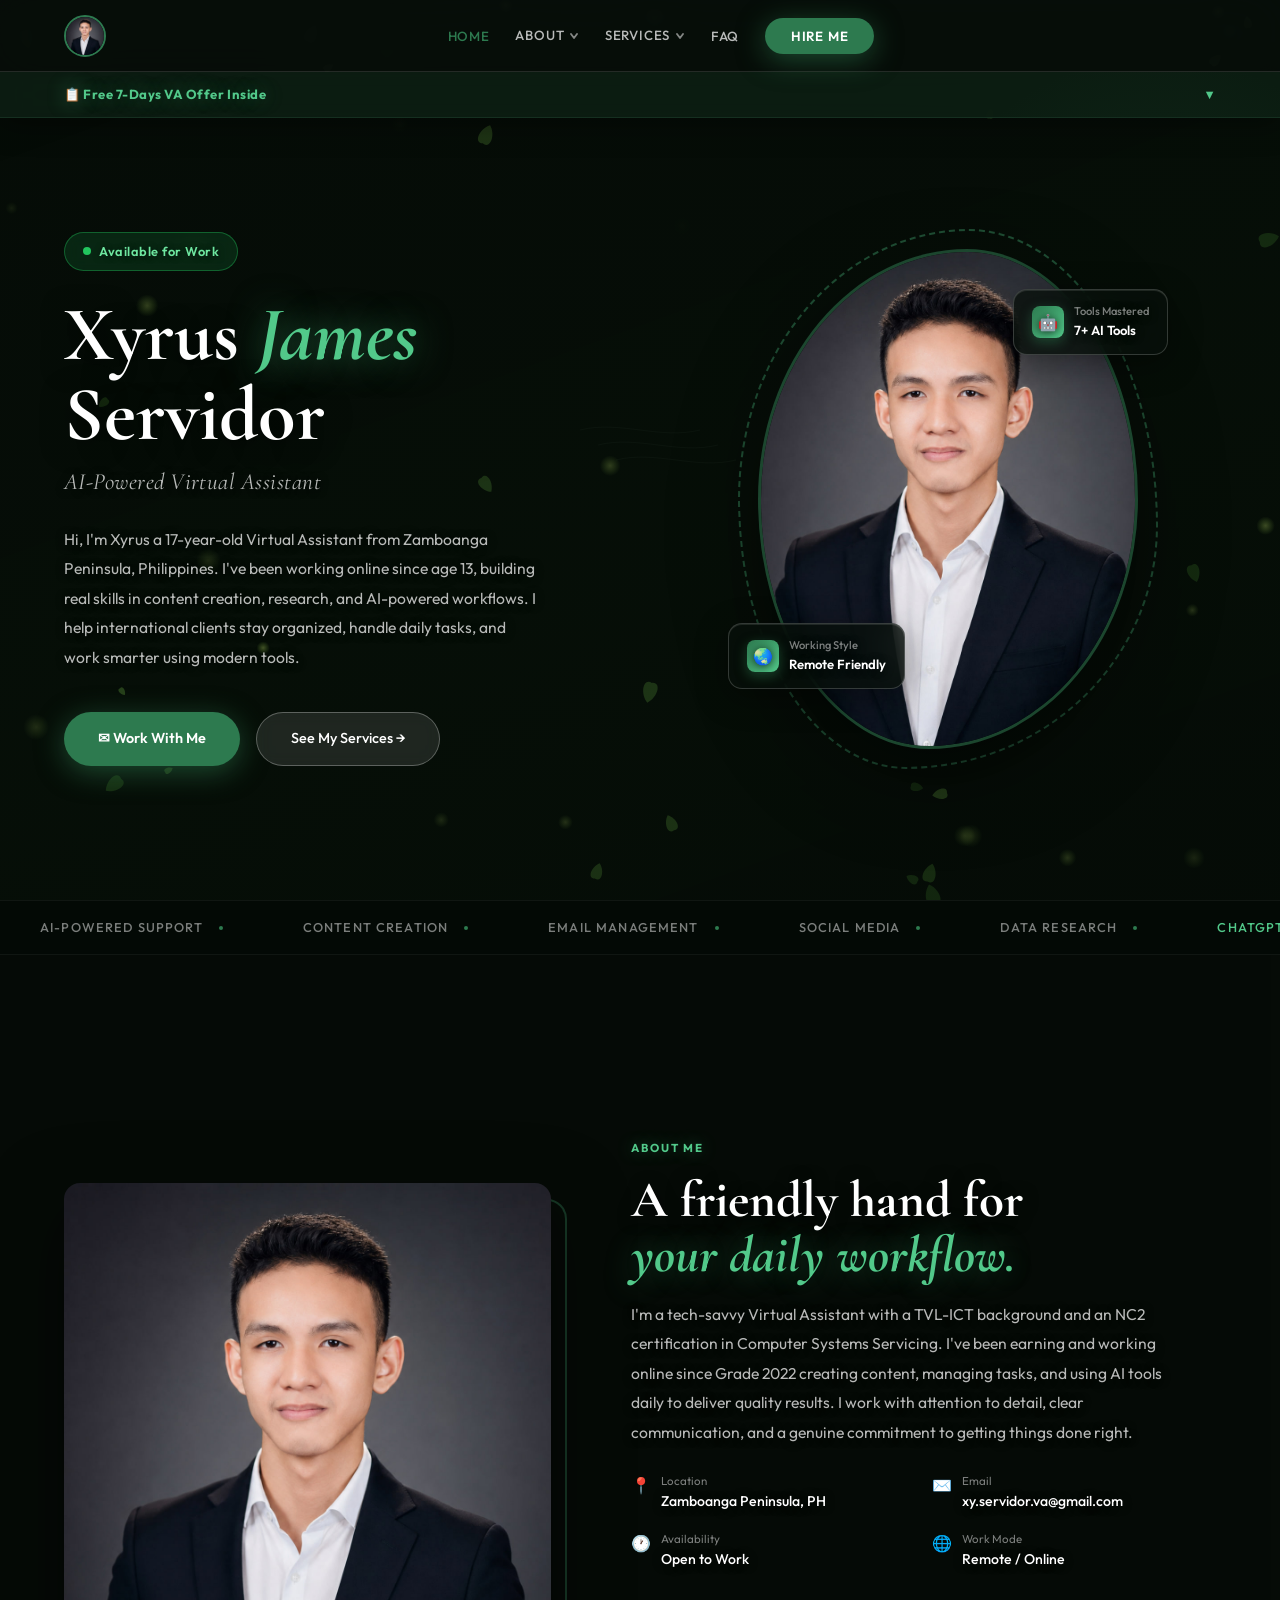
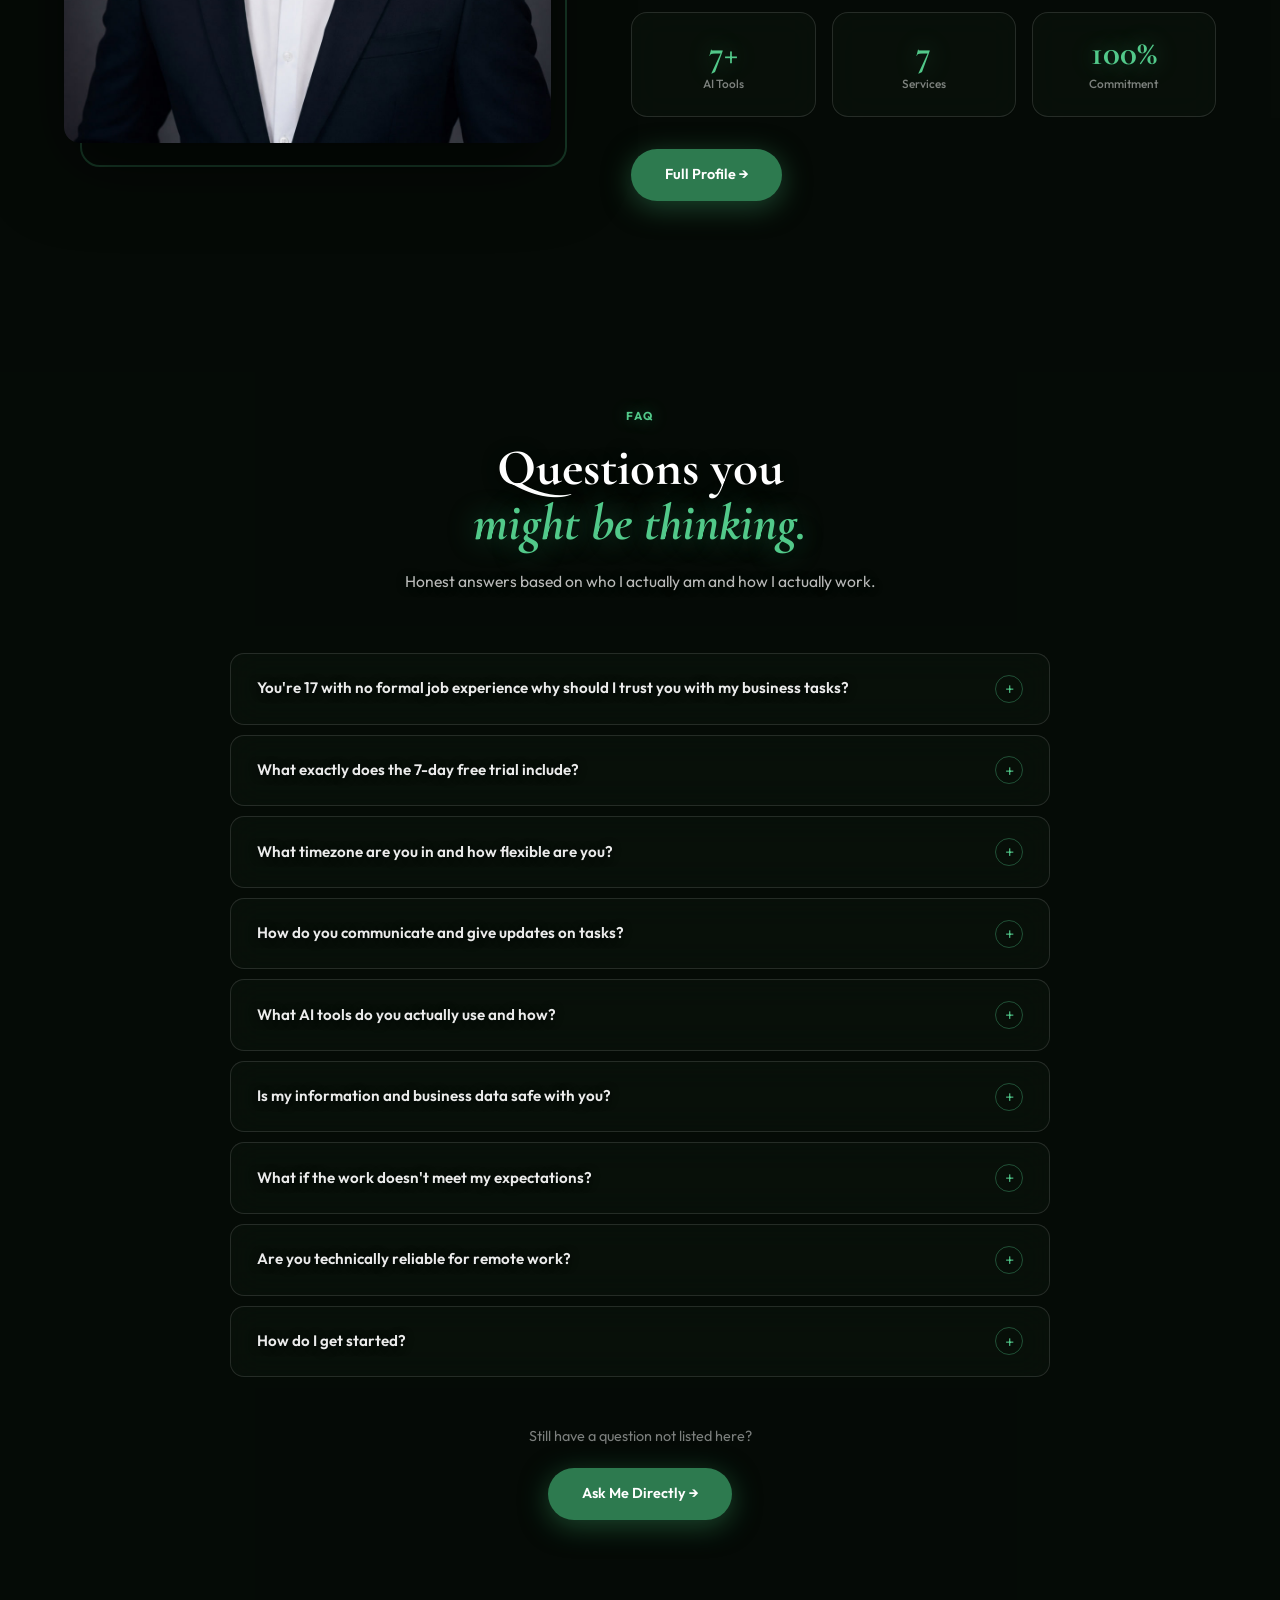
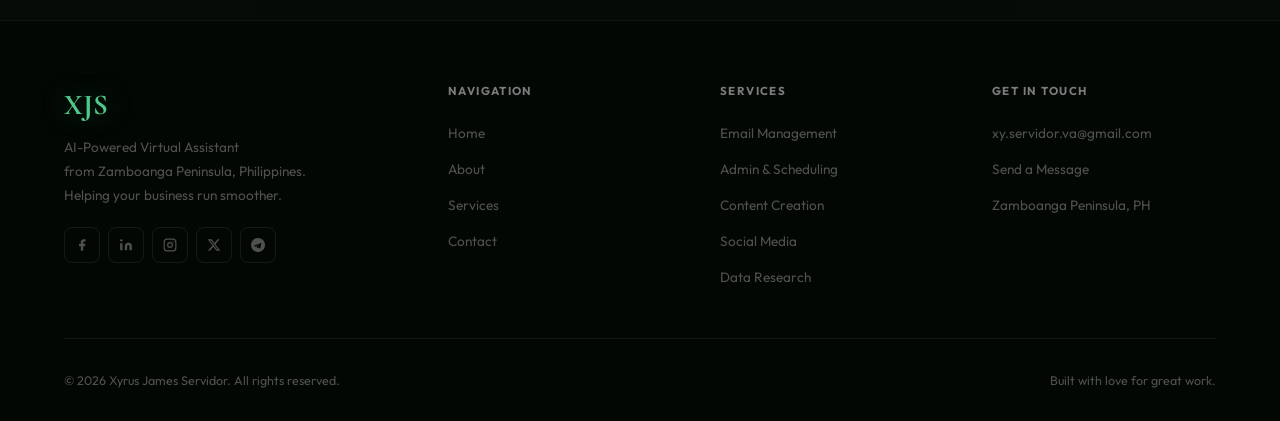
==== Index.html @ 3a862bb8 "Add files via upload" ====
<!DOCTYPE html>
<html lang="en">
<head>
  <meta charset="UTF-8">
  <meta name="viewport" content="width=device-width, initial-scale=1.0">
  <title>Xyrus James Servidor</title>
  <link rel="preconnect" href="https://fonts.googleapis.com">
  <link rel="preconnect" href="https://fonts.gstatic.com" crossorigin>
  <link href="https://fonts.googleapis.com/css2?family=Cormorant+Garamond:ital,wght@0,300;0,400;0,500;0,600;0,700;1,300;1,400;1,600&family=Outfit:wght@300;400;500;600&display=swap" rel="stylesheet">
  <link rel="stylesheet" href="style.css">
</head>
<body>

<canvas id="forest-canvas"></canvas>
<div id="cursor-dot"></div>
<div id="cursor-ring"></div>

<!-- TOAST -->
<div id="toast">✅ Opening Gmail, your message is ready to send!</div>

<!-- BACK TO TOP -->
<button id="back-top" onclick="window.scrollTo({top:0,behavior:'smooth'})">↑</button>

<!-- FLOATING RESUME -->
<a id="resume-float" href="Xyrus_James_Servidor_Resume.pdf" download title="Download My Resume">
  <svg width="16" height="16" viewBox="0 0 24 24" fill="none" stroke="currentColor"
       stroke-width="2.2" stroke-linecap="round" stroke-linejoin="round">
    <path d="M21 15v4a2 2 0 01-2 2H5a2 2 0 01-2-2v-4"/>
    <polyline points="7 10 12 15 17 10"/>
    <line x1="12" y1="15" x2="12" y2="3"/>
  </svg>
  <span class="resume-label">Resume</span>
</a>

<!-- NAV -->
<nav id="nav">
  <!-- Logo -->
  <a href="#hero" class="nav-logo">
    <img src="xyrusprof.jpg" alt="Xyrus">
  </a>

  <ul class="nav-links">
    <li><a href="#hero">Home</a></li>

    <!-- About dropdown -->
    <li class="nav-item-drop">
      <a href="#about" class="nav-drop-toggle">
        About
        <svg class="drop-arrow" width="10" height="10" viewBox="0 0 10 10">
          <polyline points="2,3 5,7 8,3" fill="none" stroke="currentColor" stroke-width="1.8" stroke-linecap="round" stroke-linejoin="round"/>
        </svg>
      </a>
      <div class="nav-dropdown">
        <a href="about.html"      class="drop-item"><span class="drop-icon">👤</span>About Me</a>
        <a href="about.html#background" class="drop-item"><span class="drop-icon">🌱</span>Background</a>
        <a href="about.html#skills"     class="drop-item"><span class="drop-icon">⚡</span>Skills</a>
        <a href="about.html#resume-download"     class="drop-item"><span class="drop-icon">📄</span>Resume</a>
      </div>
    </li>

    <!-- Services dropdown -->
    <li class="nav-item-drop">
      <a href="#services" class="nav-drop-toggle">
        Services
        <svg class="drop-arrow" width="10" height="10" viewBox="0 0 10 10">
          <polyline points="2,3 5,7 8,3" fill="none" stroke="currentColor" stroke-width="1.8" stroke-linecap="round" stroke-linejoin="round"/>
        </svg>
      </a>
      <div class="nav-dropdown">
        <a href="Services.html" class="drop-item"><span class="drop-icon">🗂</span>All Services</a>
        <a href="Services.html#tools"  class="drop-item"><span class="drop-icon">🛠️</span>Tools</a>
         <a href="Services.html#process"  class="drop-item"><span class="drop-icon">🔄</span>My Process</a>
      </div>
    </li>

    <li><a href="#faq">FAQ</a></li>
    <li><a href="Contact.html" class="nav-cta">Hire Me</a></li>
  </ul>

  <button class="hamburger" id="hamburger" aria-label="Menu">
    <span></span><span></span><span></span>
  </button>
</nav>

<div class="mobile-nav" id="mobile-nav">
  <a href="#hero"       onclick="closeMob()">Home</a>
  <div class="mob-group-label">About</div>
  <a href="About.html"      onclick="closeMob()" class="mob-sub">About Me</a>
  <a href="About.html#background" onclick="closeMob()" class="mob-sub">Background</a>
  <a href="About.html#skills"     onclick="closeMob()" class="mob-sub">Skills</a>
  <a href="about.html#resume-download" onclick="closeMob()" class="mob-sub">📄 Resume</a>
  <div class="mob-group-label">Services</div>
  <a href="Services.html"   onclick="closeMob()" class="mob-sub">All Services</a>
  <a href="Services.html#tools"      onclick="closeMob()" class="mob-sub">Tools</a>
  <a href="Services.html#process"    onclick="closeMob()" class="mob-sub">My Process</a>
  <a href="#faq"        onclick="closeMob()">FAQ</a>
  <a href="Contact.html" class="nav-cta-m" onclick="closeMob()">Hire Me</a>
</div>

<!-- AIDA BANNER -->
<div id="aida-banner">
  <div class="aida-toggle-bar" onclick="toggleAida()">
    <span class="aida-toggle-label">📋 Free 7-Days VA Offer Inside</span>
    <span class="aida-toggle-icon" id="aida-icon">▼</span>
  </div>
  <div class="aida-inner" id="aida-content">
    <div class="aida-content-inner">
      <h2 class="aida-headline">
        I Know Your Time Is Limited<br>So Let Me Get Straight To The Point.
      </h2>
      <p class="aida-interest">
        My name is <strong style="color:#fff;">Xyrus James Servidor</strong> a Virtual Assistant
        from the Philippines specializing in AI-powered support, content creation, email management,
        and administrative assistance. I help businesses stay organized, save time, and handle
        daily tasks with focused attention, clear communication, and dependable execution.
      </p>
      <div class="aida-highlight">
        I'm Not Here To Take Your Money.<br>I'm Here To Earn Your Trust First.
      </div>
      <p class="aida-desire">
        To make things risk-free, I offer a
        <strong style="color:var(--accent-light);">7-day trial period</strong>
        3 hours daily, completely free so you can evaluate my work firsthand
        before making any commitment.
      </p>
 
      <p class="aida-desire">
        If you need someone dependable to support your business and help lighten
        your workload, I'm ready to get started.
      </p>
      <div class="aida-action">
        <a href="contact.html" class="btn-primary" onclick="closeAida()">Let's Talk</a>
      </div>
    </div>
  </div>
</div>

<!-- HERO -->
<section id="hero">
  <div class="hero-left reveal">
    <div class="available-pill">Available for Work</div>
    <h1 class="hero-name">Xyrus <em>James</em><br>Servidor</h1>
    <p class="hero-subtitle">AI-Powered Virtual Assistant</p>
    <p class="hero-desc">
      Hi, I'm Xyrus a 17-year-old Virtual Assistant from Zamboanga Peninsula,
      Philippines. I've been working online since age 13, building real skills in
      content creation, research, and AI-powered workflows. I help international
      clients stay organized, handle daily tasks, and work smarter using modern tools.
    </p>
    <div class="hero-btns">
      <a href="contact.html" class="btn-primary">✉ Work With Me</a>
      <a href="services.html" class="btn-secondary">See My Services →</a>
    </div>
  </div>
  <div class="hero-right reveal">
    <div class="photo-frame-wrap">
      <div class="spin-ring"></div>
      <div class="photo-frame">
        <img src="xyrusprof.jpg" alt="Xyrus James Servidor"
             onerror="this.style.background='linear-gradient(135deg,#f0e8dc,#d4c4b0)'">
      </div>
      <div class="float-card">
        <div class="float-card-icon">🤖</div>
        <div>
          <div style="font-size:.7rem;color:var(--text-muted);font-weight:500">Tools Mastered</div>
          <div>7+ AI Tools</div>
        </div>
      </div>
      <div class="float-card">
        <div class="float-card-icon">🌏</div>
        <div>
          <div style="font-size:.7rem;color:var(--text-muted);font-weight:500">Working Style</div>
          <div>Remote Friendly</div>
        </div>
      </div>
    </div>
  </div>
</section>

<!-- MARQUEE -->
<div class="marquee-strip">
  <div class="marquee-track" id="marquee-track">
    <div class="marquee-item">AI-Powered Support<span class="dot"></span></div>
    <div class="marquee-item">Content Creation<span class="dot"></span></div>
    <div class="marquee-item">Email Management<span class="dot"></span></div>
    <div class="marquee-item">Social Media<span class="dot"></span></div>
    <div class="marquee-item">Data Research<span class="dot"></span></div>
    <div class="marquee-item accent"><span class="accent">ChatGPT</span><span class="dot"></span></div>
    <div class="marquee-item accent"><span class="accent">Canva</span><span class="dot"></span></div>
    <div class="marquee-item accent"><span class="accent">Gemini</span><span class="dot"></span></div>
    <div class="marquee-item accent"><span class="accent">Claude</span><span class="dot"></span></div>
    <div class="marquee-item accent"><span class="accent">Perplexity</span><span class="dot"></span></div>
    <div class="marquee-item">Virtual Assistant<span class="dot"></span></div>
    <div class="marquee-item">Zamboanga Peninsula<span class="dot"></span></div>
    <div class="marquee-item">AI-Powered Support<span class="dot"></span></div>
    <div class="marquee-item">Content Creation<span class="dot"></span></div>
    <div class="marquee-item">Email Management<span class="dot"></span></div>
    <div class="marquee-item">Social Media<span class="dot"></span></div>
    <div class="marquee-item">Data Research<span class="dot"></span></div>
    <div class="marquee-item accent"><span class="accent">ChatGPT</span><span class="dot"></span></div>
    <div class="marquee-item accent"><span class="accent">Canva</span><span class="dot"></span></div>
    <div class="marquee-item accent"><span class="accent">Gemini</span><span class="dot"></span></div>
    <div class="marquee-item accent"><span class="accent">Claude</span><span class="dot"></span></div>
    <div class="marquee-item accent"><span class="accent">Perplexity</span><span class="dot"></span></div>
    <div class="marquee-item">Virtual Assistant<span class="dot"></span></div>
    <div class="marquee-item">Zamboanga Peninsula<span class="dot"></span></div>
  </div>
</div>

<!-- ABOUT -->
<section id="about">
  <div class="about-grid">
    <div class="about-photo-card reveal">
      <img src="xyrusprof.jpg" alt="Xyrus James Servidor"
           onerror="this.style.background='linear-gradient(135deg,#f0e8dc,#d4c4b0)'">
    </div>
    <div class="reveal">
      <div class="section-tag">About Me</div>
      <h2 class="section-title">A friendly hand for<br><em>your daily workflow.</em></h2>
      <p class="section-desc" style="margin-bottom:1.5rem">
        I'm a tech-savvy Virtual Assistant with a TVL-ICT background and an NC2
        certification in Computer Systems Servicing. I've been earning and working
        online since Grade 2022 creating content, managing tasks, and using AI tools
        daily to deliver quality results. I work with attention to detail, clear
        communication, and a genuine commitment to getting things done right.
      </p>
      <div class="about-details">
        <div class="detail-item">
          <span class="detail-icon">📍</span>
          <div><span class="detail-label">Location</span><span class="detail-value">Zamboanga Peninsula, PH</span></div>
        </div>
        <div class="detail-item">
          <span class="detail-icon">✉️</span>
          <div><span class="detail-label">Email</span><span class="detail-value">xy.servidor.va@gmail.com</span></div>
        </div>
        <div class="detail-item">
          <span class="detail-icon">🕐</span>
          <div><span class="detail-label">Availability</span><span class="detail-value">Open to Work</span></div>
        </div>
        <div class="detail-item">
          <span class="detail-icon">🌐</span>
          <div><span class="detail-label">Work Mode</span><span class="detail-value">Remote / Online</span></div>
        </div>
      </div>
      <div class="about-stats">
        <div class="stat-card"><div class="stat-num">7+</div><div class="stat-label">AI Tools</div></div>
        <div class="stat-card"><div class="stat-num">7</div><div class="stat-label">Services</div></div>
        <div class="stat-card"><div class="stat-num">100%</div><div class="stat-label">Commitment</div></div>
      </div>
      <div style="margin-top:2rem">
        <a href="about.html" class="btn-primary">Full Profile →</a>
      </div>
    </div>
  </div>
</section>

<!-- FAQ -->
<section id="faq">
  <div style="text-align:center;margin-bottom:3.5rem">
    <div class="section-tag reveal" style="justify-content:center">FAQ</div>
    <h2 class="section-title reveal">Questions you<br><em>might be thinking.</em></h2>
    <p class="section-desc reveal" style="margin:0 auto;text-align:center">
      Honest answers based on who I actually am and how I actually work.
    </p>
  </div>
  <div class="faq-grid">
 
    <div class="faq-item reveal">
      <button class="faq-q" onclick="toggleFaq(this)">
        <span>You're 17 with no formal job experience why should I trust you with my business tasks?</span>
        <span class="faq-icon">+</span>
      </button>
      <div class="faq-a"><p>Fair question. I've been working online since I was 13, earning real money through NFT gaming and completing freelance content and design tasks on DaoLabs in 2022. I built this entire portfolio website from scratch, passed the TESDA NC2 Computer Systems Servicing assessment as the only qualifier out of 27, and led research projects every year from Grade 7 through 12. Age doesn't define capability results do. That's why I offer 7 free trial days so you can judge the work yourself before committing to anything.</p></div>
    </div>
 
    <div class="faq-item reveal">
      <button class="faq-q" onclick="toggleFaq(this)">
        <span>What exactly does the 7-day free trial include?</span>
        <span class="faq-icon">+</span>
      </button>
      <div class="faq-a"><p>3 hours of real work per day for 7 days completely free, no contracts, no payment required. You give me actual tasks from your list and I handle them properly. It's not a demo or a simulation it's real output you can use. My goal is simple: let the work speak before asking for anything in return.</p></div>
    </div>
 
    <div class="faq-item reveal">
      <button class="faq-q" onclick="toggleFaq(this)">
        <span>What timezone are you in and how flexible are you?</span>
        <span class="faq-icon">+</span>
      </button>
      <div class="faq-a"><p>I'm based in the Philippines (PHT, UTC+8) but I'm fully flexible with my schedule. I'm open to working with US, UK, Australian, and other international clients regardless of timezone. I plan my day every night and wake up with a clear schedule so adjusting my hours to overlap with yours is not a problem at all.</p></div>
    </div>
 
    <div class="faq-item reveal">
      <button class="faq-q" onclick="toggleFaq(this)">
        <span>How do you communicate and give updates on tasks?</span>
        <span class="faq-icon">+</span>
      </button>
      <div class="faq-a"><p>Whatever platform works best for you Telegram, Gmail, Slack, Discord, or anything else you prefer. I adapt to your workflow, not the other way around. I give clear task updates so you're never left wondering where things stand, and I always respond within 24 hours maximum usually much faster.</p></div>
    </div>
 
    <div class="faq-item reveal">
      <button class="faq-q" onclick="toggleFaq(this)">
        <span>What AI tools do you actually use and how?</span>
        <span class="faq-icon">+</span>
      </button>
      <div class="faq-a"><p>I use Claude, ChatGPT, Gemini, and Perplexity AI every single day not just occasionally. I use them to research faster, write better content, organize information, and improve the quality of everything I deliver. I've been self-teaching AI workflows since 2024 and I even used ChatGPT to help me build a working QR code attendance system for my research project when I didn't know how to code. I use AI as a tool to work smarter every output still goes through my own judgment before it reaches you.</p></div>
    </div>
 
    <div class="faq-item reveal">
      <button class="faq-q" onclick="toggleFaq(this)">
        <span>Is my information and business data safe with you?</span>
        <span class="faq-icon">+</span>
      </button>
      <div class="faq-a"><p>Absolutely. Everything you share with me stays strictly between us. I treat client information with the same seriousness I'd want for my own. I'm happy to sign a simple NDA if that gives you peace of mind just let me know and I'll arrange it before we start.</p></div>
    </div>
 
    <div class="faq-item reveal">
      <button class="faq-q" onclick="toggleFaq(this)">
        <span>What if the work doesn't meet my expectations?</span>
        <span class="faq-icon">+</span>
      </button>
      <div class="faq-a"><p>Tell me directly and I'll fix it no excuses, no defensiveness. I was a research leader and group leader in my Senior High School year precisely because I know how to take feedback and turn it into better output. Revisions during the free trial period are always included. Your honest feedback is how I improve and that's something I genuinely welcome.</p></div>
    </div>
 
    <div class="faq-item reveal">
      <button class="faq-q" onclick="toggleFaq(this)">
        <span>Are you technically reliable for remote work?</span>
        <span class="faq-icon">+</span>
      </button>
      <div class="faq-a"><p>Yes, I have a stable fiber internet connection with a Globe mobile data hotspot as backup, a UPS unit to keep my desktop running during power interruptions, and a full remote work setup with headset and webcam. I have an NC2 certification in Computer Systems Servicing so I understand my own equipment and can troubleshoot issues independently without downtime affecting your tasks.</p></div>
    </div>
 
    <div class="faq-item reveal">
      <button class="faq-q" onclick="toggleFaq(this)">
        <span>How do I get started?</span>
        <span class="faq-icon">+</span>
      </button>
      <div class="faq-a"><p>Fill out the <a href="contact.html" style="color:var(--accent-bright)">contact form</a> or message me directly on Telegram or Gmail. Tell me what tasks you need help with and I'll respond within 24 hours. We'll have a quick discovery call to align on your needs, and then we can start the 7-day free trial right away no paperwork, no payment, no pressure.</p></div>
    </div>
 
  </div>
  <div style="text-align:center;margin-top:3rem" class="reveal">
    <p style="color:var(--text-muted);font-size:.9rem;margin-bottom:1.2rem">Still have a question not listed here?</p>
    <a href="contact.html" class="btn-primary">Ask Me Directly →</a>
  </div>
</section>

<!-- FOOTER -->
<footer>
  <div class="footer-grid">
    <div>
      <div class="footer-brand-name">XJS</div>
      <p class="footer-tagline">AI-Powered Virtual Assistant<br>from Zamboanga Peninsula, Philippines.<br>Helping your business run smoother.</p>
      <div class="footer-socials" style="margin-top:1.2rem">
        <a href="https://www.facebook.com/ne0xyrus" target="_blank" class="footer-social">
          <svg width="14" height="14" viewBox="0 0 24 24" fill="currentColor"><path d="M18 2h-3a5 5 0 00-5 5v3H7v4h3v8h4v-8h3l1-4h-4V7a1 1 0 011-1h3z"/></svg>
        </a>
        <a href="https://www.linkedin.com/in/xyrus-james-servidor-483381267/" target="_blank" class="footer-social">
          <svg width="14" height="14" viewBox="0 0 24 24" fill="currentColor"><path d="M16 8a6 6 0 016 6v7h-4v-7a2 2 0 00-2-2 2 2 0 00-2 2v7h-4v-7a6 6 0 016-6zM2 9h4v12H2z"/><circle cx="4" cy="4" r="2"/></svg>
        </a>
        <a href="https://www.instagram.com/xyruuusssss" target="_blank" class="footer-social">
          <svg width="14" height="14" viewBox="0 0 24 24" fill="none" stroke="currentColor" stroke-width="2"><rect x="2" y="2" width="20" height="20" rx="5"/><circle cx="12" cy="12" r="4"/><circle cx="17.5" cy="6.5" r="1" fill="currentColor" stroke="none"/></svg>
        </a>
        <a href="https://x.com/neoxyrus7" target="_blank" class="footer-social">
          <svg width="14" height="14" viewBox="0 0 24 24" fill="currentColor"><path d="M18.244 2.25h3.308l-7.227 8.26 8.502 11.24H16.17l-5.214-6.817L4.99 21.75H1.68l7.73-8.835L1.254 2.25H8.08l4.713 6.231zm-1.161 17.52h1.833L7.084 4.126H5.117z"/></svg>
        </a>
        <a href="https://t.me/NEOXYRUS" target="_blank" class="footer-social">
          <svg width="14" height="14" viewBox="0 0 24 24" fill="currentColor"><path d="M12 0C5.373 0 0 5.373 0 12s5.373 12 12 12 12-5.373 12-12S18.627 0 12 0zm5.894 8.221-1.97 9.28c-.145.658-.537.818-1.084.508l-3-2.21-1.447 1.394c-.16.16-.295.295-.605.295l.213-3.053 5.56-5.023c.242-.213-.054-.333-.373-.12L8.32 14.801l-2.96-.924c-.643-.204-.657-.643.136-.953l11.57-4.461c.537-.194 1.006.131.828.758z"/></svg>
        </a>
      </div>
    </div>
    <div class="footer-col">
      <h4>Navigation</h4>
      <ul>
        <li><a href="index.html">Home</a></li>
        <li><a href="about.html">About</a></li>
        <li><a href="services.html">Services</a></li>
        <li><a href="contact.html">Contact</a></li>
      </ul>
    </div>
    <div class="footer-col">
      <h4>Services</h4>
      <ul>
        <li><a href="services.html">Email Management</a></li>
        <li><a href="services.html">Admin & Scheduling</a></li>
        <li><a href="services.html">Content Creation</a></li>
        <li><a href="services.html">Social Media</a></li>
        <li><a href="services.html">Data Research</a></li>
      </ul>
    </div>
    <div class="footer-col">
      <h4>Get in Touch</h4>
      <ul>
        <li><a href="mailto:xy.servidor.va@gmail.com">xy.servidor.va@gmail.com</a></li>
        <li><a href="contact.html">Send a Message</a></li>
        <li><a href="about.html">Zamboanga Peninsula, PH</a></li>
      </ul>
    </div>
  </div>
  <div class="footer-bottom">
    <span>© 2026 Xyrus James Servidor. All rights reserved.</span>
    <span>Built with love for great work.</span>
  </div>
</footer>

<script src="js.js"></script>
</body>
</html>
---- style.css ----
/* ===== RESET & ROOT ===== */
*, *::before, *::after { margin: 0; padding: 0; box-sizing: border-box; }

:root {
  /* NEW THEME: Nature-matched dark with emerald & gold accents */
  --accent:        #2d7a4f;       /* deep forest green */
  --accent-light:  #3fa06a;       /* mid green */
  --accent-bright: #52c98a;       /* bright mint for glow */
  --accent-gold:   #c8a84b;       /* warm gold — nature highlight */
  --accent-dark:   #1d5435;       /* dark forest */

  --dark:    #0b0f0c;
  --dark-2:  #111714;
  --dark-3:  #192118;

  --serif: 'Cormorant Garamond', serif;
  --sans:  'Outfit', sans-serif;

  --nav-h:  72px;
  --aida-h: 46px;

  /* Glass layers */
  --glass-nav:    rgba(8, 14, 10, 0.82);
  --glass-card:   rgba(10, 18, 12, 0.72);
  --glass-card-h: rgba(14, 26, 16, 0.85);
  --glass-form:   rgba(6, 12, 8,  0.80);
  --glass-border: rgba(255,255,255,0.12);
  --glass-border-h: rgba(82,201,138,0.35);

  /* Text */
  --text-white:  #ffffff;
  --text-bright: rgba(255,255,255,0.92);
  --text-soft:   rgba(255,255,255,0.72);
  --text-muted:  rgba(255,255,255,0.48);
  --text-dim:    rgba(255,255,255,0.30);

  /* Shadows */
  --sh-text:    0 2px 16px rgba(0,0,0,0.85);
  --sh-text-sm: 0 1px 8px  rgba(0,0,0,0.70);
  --sh-card:    0 8px 48px rgba(0,0,0,0.55);
  --sh-card-h:  0 20px 64px rgba(0,0,0,0.70);
  --sh-btn:     0 6px 28px rgba(45,122,79,0.55);
  --sh-btn-h:   0 12px 40px rgba(45,122,79,0.75);

  /* Easing */
  --ease: cubic-bezier(0.25,0.46,0.45,0.94);
  --ease-spring: cubic-bezier(0.34,1.56,0.64,1);
  --ease-out: cubic-bezier(0.16,1,0.3,1);
}

/* ===== BASE ===== */
html { scroll-behavior: smooth; cursor: none; }
body {
  font-family: var(--sans);
  background: var(--dark);
  color: var(--text-white);
  line-height: 1.65;
  overflow-x: hidden;
  padding: 0 !important;
}
::selection { background: var(--accent); color: #fff; }

/* ===== SCROLLBAR ===== */
::-webkit-scrollbar { width: 4px; }
::-webkit-scrollbar-track { background: var(--dark-2); }
::-webkit-scrollbar-thumb { background: var(--accent); border-radius: 4px; }

/* ===== CURSOR ===== */
#cursor-dot {
  position: fixed; top:0; left:0; z-index:99999; pointer-events:none;
  width:8px; height:8px; border-radius:50%;
  background: var(--accent-bright);
  transform: translate(-50%,-50%);
  transition: width .15s, height .15s;
  will-change: transform;
}
#cursor-ring {
  position:fixed; top:0; left:0; z-index:99998; pointer-events:none;
  width:36px; height:36px; border-radius:50%;
  border: 1.5px solid var(--accent-bright);
  transform: translate(-50%,-50%);
  transition: width .3s var(--ease), height .3s var(--ease), opacity .3s;
  opacity: 0.6; will-change: transform;
}
body.cursor-hover #cursor-dot  { width:14px; height:14px; }
body.cursor-hover #cursor-ring { width:54px; height:54px; opacity:1; }
body.cursor-click #cursor-ring { width:22px; height:22px; opacity:1; }

/* ===== FOREST CANVAS ===== */
#forest-canvas {
  position: fixed;
  top: 0; left: 0;
  width: 100%; height: 100%;
  z-index: 0;
  pointer-events: none;
  display: block;
  will-change: transform;
}

/* ===== NAV ===== */
nav {
  position:fixed; top:0; left:0; right:0; z-index:1000;
  height: var(--nav-h);
  display:flex; align-items:center; padding:0 5%;
  background: var(--glass-nav);
  backdrop-filter: blur(24px) saturate(1.6);
  -webkit-backdrop-filter: blur(24px) saturate(1.6);
  border-bottom: 1px solid var(--glass-border);
  transition: box-shadow .4s var(--ease), background .4s var(--ease);
}
nav.scrolled {
  background: rgba(6,10,7,0.92);
  box-shadow: 0 2px 40px rgba(0,0,0,0.6);
}

.nav-logo img {
  width:42px; height:42px; border-radius:50%;
  object-fit:cover;
  object-position: 50% 25%;
  border: 2px solid var(--accent);
  display:block;
  transition: transform .3s var(--ease-spring), box-shadow .3s;
}
.nav-logo img:hover {
  transform: scale(1.08);
  box-shadow: 0 0 0 4px rgba(45,122,79,0.30);
}

.nav-links {
  display:flex; align-items:center; gap:1.6rem;
  list-style:none; margin:0 auto;
}
.nav-links a {
  font-family: var(--sans);
  font-size:.83rem; font-weight:500;
  color: var(--text-soft);
  text-decoration:none; letter-spacing:.06em; text-transform:uppercase;
  position:relative;
  transition: color .2s;
}
.nav-links a::after {
  content:''; position:absolute; bottom:-4px; left:0; right:100%;
  height:1.5px; background: var(--accent-bright);
  transition: right .35s var(--ease);
  border-radius:2px;
}
.nav-links a:hover { color: #fff; }
.nav-links a:hover::after { right:0; }

.nav-cta {
  padding: 10px 26px !important;
  background: var(--accent) !important;
  color: #fff !important;
  border-radius: 50px;
  font-weight: 600 !important; letter-spacing:.04em;
  transition: background .2s, transform .25s var(--ease-spring), box-shadow .25s !important;
  box-shadow: var(--sh-btn);
}
.nav-cta::after { display:none !important; }
.nav-cta:hover {
  background: var(--accent-light) !important;
  transform: translateY(-2px) !important;
  box-shadow: var(--sh-btn-h) !important;
}

/* Hamburger */
.hamburger {
  display:none; flex-direction:column; gap:5px;
  background:none; border:none; cursor:none; padding:8px;
}
.hamburger span {
  display:block; width:24px; height:2px;
  background: #fff; border-radius:2px;
  transition: transform .3s var(--ease), opacity .3s;
}
.hamburger.open span:nth-child(1) { transform: translateY(7px) rotate(45deg); }
.hamburger.open span:nth-child(2) { opacity:0; }
.hamburger.open span:nth-child(3) { transform: translateY(-7px) rotate(-45deg); }

.mobile-nav {
  display:none; position:fixed; top:var(--nav-h); left:0; right:0;
  background: rgba(6,12,8,0.97);
  backdrop-filter: blur(28px);
  padding:2rem 5%; flex-direction:column; gap:1.5rem; z-index:999;
  border-bottom: 1px solid var(--glass-border);
  transform: translateY(-16px); opacity:0;
  transition: transform .35s var(--ease-out), opacity .35s;
}
.mobile-nav.open { transform: translateY(0); opacity:1; }
.mobile-nav a {
  font-size:1.1rem; color: var(--text-soft);
  text-decoration:none; font-weight:500;
  padding-bottom:1rem; border-bottom:1px solid rgba(255,255,255,0.08);
  transition: color .2s, padding-left .2s;
}
.mobile-nav a:hover { color:#fff; padding-left:6px; }
.mobile-nav .nav-cta-m {
  display:inline-block; padding:14px 28px;
  background: var(--accent); color:#fff;
  border-radius:50px; text-align:center; font-weight:600;
  box-shadow: var(--sh-btn);
}

/* ===== AIDA BANNER ===== */
#aida-banner {
  position:fixed;
  top: 0; left:0; right:0; z-index:998;
  background: rgba(8,16,10,0.90);
  backdrop-filter: blur(20px) saturate(1.4);
  border-bottom: 1px solid rgba(82,201,138,0.18);
  box-shadow: 0 4px 32px rgba(0,0,0,0.45);
  max-height: 100vh; 
  overflow:hidden;
  transition: transform .4s cubic-bezier(0.25,0.46,0.45,0.94);
}
#aida-banner::before {
  content:''; position:absolute; top:-50%; right:-10%;
  width:500px; height:500px;
  background: radial-gradient(circle, rgba(45,122,79,0.12) 0%, transparent 70%);
  border-radius:50%; pointer-events:none;
}

.aida-toggle-bar {
  display:flex; justify-content:space-between; align-items:center;
  padding:12px 5%;
  background: rgba(45,122,79,0.12);
  border-bottom:1px solid rgba(82,201,138,0.12);
  cursor:pointer; gap:12px;
  min-height:46px; max-height:46px; overflow:hidden;
  transition: background .2s;
}
.aida-toggle-bar:hover { background: rgba(45,122,79,0.22); }
.aida-toggle-label {
  font-size:.82rem; font-weight:700;
  color: var(--accent-bright);
  letter-spacing:.04em; flex:1; line-height:1.4;
  text-shadow: 0 0 20px rgba(82,201,138,0.4);
}
.aida-toggle-icon {
  font-size:.8rem; color: var(--accent-bright);
  transition: transform .35s var(--ease); flex-shrink:0;
}
.aida-toggle-icon.open { transform: rotate(180deg); }

.aida-inner {
  max-height:0; overflow-y:auto; overflow-x:hidden;
  opacity:0; padding:0 5%;
  transition: max-height .55s var(--ease), opacity .4s var(--ease), padding .4s var(--ease);
}
.aida-inner.open { max-height:85vh; padding:30px 5%; opacity:1; }
.aida-content-inner { max-width:680px; margin:0 auto; text-align:center; padding-bottom:20px; }

.aida-headline {
  font-family: var(--serif);
  font-size: clamp(1.5rem,3.5vw,2.6rem);
  font-weight:700; line-height:1.2; color:#fff;
  text-shadow: var(--sh-text);
  margin-bottom:1.2rem; margin-top:1rem;
}
.aida-interest {
  font-size: clamp(.85rem,2vw,1rem);
  color: var(--text-soft); line-height:1.85; margin-bottom:1rem;
  text-shadow: var(--sh-text-sm);
}
.aida-highlight {
  font-family: var(--serif);
  font-size: clamp(1.2rem,2.5vw,2rem);
  font-weight:700; color: var(--accent-bright);
  text-shadow: 0 0 30px rgba(82,201,138,0.5);
  margin:1.2rem auto; line-height:1.3;
}
.aida-desire {
  font-size: clamp(.85rem,2vw,1rem);
  color: var(--text-bright); line-height:1.85; margin-bottom:1rem;
  text-shadow: var(--sh-text-sm);
}
.aida-action { display:flex; flex-direction:column; align-items:center; gap:.8rem; margin-top:1.5rem; }
.aida-note { font-size:.78rem; color: var(--text-muted); line-height:1.6; }
.aida-inner::-webkit-scrollbar { width:3px; }
.aida-inner::-webkit-scrollbar-thumb { background: var(--accent); border-radius:2px; }

/* ===== SECTION FOUNDATION ===== */
section {
  padding: 100px 5%;
  position:relative; z-index:1;
  /* nature background - fixed parallax */
  background: transparent !important;
}

/* Strong per-section overlays so text is always readable */
#hero::before,
#about::before,
#services::before,
#tools::before,
#process::before,
#testimonials::before,
#contact::before {
  content:''; position:absolute; inset:0; z-index:0; pointer-events:none;
}
#hero::before       { background: linear-gradient(160deg, rgba(4,10,6,0.78) 0%, rgba(6,14,8,0.65) 60%, rgba(4,10,6,0.72) 100%); }
#about::before      { background: rgba(4,10,6,0.76); }
#services::before   { background: rgba(3,8,5,0.78); }
#tools::before      { background: rgba(4,10,6,0.80); }
#process::before    { background: rgba(3,8,5,0.75); }
#testimonials::before { background: rgba(4,10,6,0.78); }
#contact::before    { background: rgba(3,8,5,0.80); }

/* All children above overlay */
#hero > *, #about > *, #services > *,
#tools > *, #process > *, #testimonials > *,
#contact > * { position:relative; z-index:1; }

/* ===== COMMON LABELS ===== */
.section-tag {
  display:inline-flex; align-items:center; gap:8px;
  font-size:.72rem; font-weight:700; letter-spacing:.16em; text-transform:uppercase;
  color: var(--accent-bright);
  text-shadow: 0 0 16px rgba(82,201,138,0.45);
  margin-bottom:1rem;
}
.section-tag::before { display:none; }

.section-title {
  font-family: var(--serif);
  font-size: clamp(2.2rem,4vw,3.6rem);
  font-weight:700; line-height:1.08;
  color: #fff;
  text-shadow: var(--sh-text);
  margin-bottom:1rem;
}
.section-title em { font-style:italic; color: var(--accent-bright); text-shadow: 0 0 30px rgba(82,201,138,0.4); }

.section-desc {
  font-size:.98rem; color: var(--text-soft);
  text-shadow: var(--sh-text-sm);
  line-height:1.88; max-width:560px; margin-bottom:3.5rem;
}

/* ===== BUTTONS ===== */
.btn-primary {
  padding:14px 34px;
  background: var(--accent); color:#fff;
  border:none; border-radius:50px;
  font-family: var(--sans); font-size:.9rem; font-weight:600;
  cursor:none; text-decoration:none;
  display:inline-flex; align-items:center; gap:8px;
  box-shadow: var(--sh-btn);
  transition: background .2s, transform .3s var(--ease-spring), box-shadow .3s;
}
.btn-primary:hover {
  background: var(--accent-light);
  transform: translateY(-3px);
  box-shadow: var(--sh-btn-h);
}

.btn-secondary {
  padding:14px 34px;
  background: rgba(255,255,255,0.10);
  color: #fff;
  border: 1.5px solid rgba(255,255,255,0.28);
  border-radius:50px;
  font-family: var(--sans); font-size:.9rem; font-weight:500;
  cursor:none; text-decoration:none;
  display:inline-flex; align-items:center; gap:8px;
  backdrop-filter: blur(8px);
  transition: border-color .2s, background .2s, transform .3s var(--ease-spring);
}
.btn-secondary:hover {
  border-color: var(--accent-bright);
  background: rgba(82,201,138,0.14);
  transform: translateY(-3px);
}

/* ===== HERO ===== */
#hero {
  min-height:100vh;
  padding: calc(var(--nav-h) + var(--aida-h) + 60px) 5% 80px;
  display:grid; grid-template-columns:1fr 1fr;
  align-items:center; gap:5rem;
}
.hero-left { max-width:560px; }

.available-pill {
  display:inline-flex; align-items:center; gap:8px;
  padding:8px 18px; border-radius:50px;
  background: rgba(34,197,94,0.14);
  border: 1px solid rgba(34,197,94,0.38);
  backdrop-filter: blur(8px);
  font-size:.8rem; font-weight:600; color:#6ee7a0;
  text-shadow: 0 1px 6px rgba(0,0,0,0.5);
  letter-spacing:.04em; margin-bottom:1.5rem;
  transition: transform .3s var(--ease-spring);
}
.available-pill::before {
  content:''; width:8px; height:8px; border-radius:50%;
  background:#22c55e;
  animation: pulse-green 2s ease-in-out infinite;
}
@keyframes pulse-green {
  0%,100% { opacity:1; transform:scale(1); }
  50%      { opacity:.5; transform:scale(1.4); }
}

.hero-name {
  font-family: var(--serif);
  font-size: clamp(3.2rem,6vw,5.8rem);
  font-weight:700; line-height:1.04; color:#fff;
  text-shadow: 0 4px 28px rgba(0,0,0,0.85);
  margin-bottom:.5rem;
}
.hero-name em { font-style:italic; color: var(--accent-bright); text-shadow: 0 0 36px rgba(82,201,138,0.5); }

.hero-subtitle {
  font-family: var(--serif);
  font-size: clamp(1.1rem,2vw,1.45rem);
  font-weight:400; font-style:italic;
  color: var(--text-soft);
  text-shadow: var(--sh-text-sm);
  margin-bottom:1.5rem; letter-spacing:.02em;
}
.hero-desc {
  font-size:.98rem; line-height:1.88;
  color: var(--text-soft);
  text-shadow: var(--sh-text-sm);
  margin-bottom:2.5rem; max-width:480px;
}
.hero-btns { display:flex; gap:1rem; flex-wrap:wrap; }

/* Photo */
.hero-right { display:flex; justify-content:center; align-items:center; }
.photo-frame-wrap { position:relative; width:380px; height:500px; }
.spin-ring {
  position:absolute; inset:-20px;
  border-radius: 55% 45% 60% 40% / 50% 55% 45% 50%;
  border: 2px dashed rgba(82,201,138,0.35);
  animation: spin-slow 20s linear infinite;
}
@keyframes spin-slow { to { transform:rotate(360deg); } }
.photo-frame {
  position:relative; z-index:2;
  width:100%; height:100%;
  border-radius: 55% 45% 55% 45% / 50% 50% 50% 50%;
  overflow:hidden;
  border: 3px solid rgba(82,201,138,0.30);
  box-shadow: 0 30px 80px rgba(0,0,0,0.55), inset 0 0 40px rgba(0,0,0,0.25);
}
.photo-frame img { 
  width:100%; height:100%; 
  object-fit:cover; 
  object-position: 50% 25%;
}

.float-card {
  position:absolute; z-index:3;
  background: rgba(8,16,10,0.80);
  backdrop-filter: blur(18px) saturate(1.4);
  border: 1px solid rgba(255,255,255,0.18);
  border-radius:14px; padding:12px 18px;
  box-shadow: 0 8px 32px rgba(0,0,0,0.40), inset 0 1px 0 rgba(255,255,255,0.10);
  display:flex; align-items:center; gap:10px;
  font-size:.82rem; font-weight:600; color:#fff;
  text-shadow: var(--sh-text-sm);
  animation: float 4s ease-in-out infinite;
  transition: transform .3s var(--ease-spring);
}
.float-card:hover { transform: translateY(-4px) scale(1.04) !important; }
.float-card:nth-child(3) { top:40px; right:-30px; animation-delay:0s; }
.float-card:nth-child(4) { bottom:60px; left:-30px; animation-delay:2s; }
.float-card-icon {
  width:32px; height:32px; border-radius:8px;
  background: linear-gradient(135deg, var(--accent), var(--accent-bright));
  display:flex; align-items:center; justify-content:center; font-size:1rem;
  box-shadow: 0 4px 12px rgba(45,122,79,0.5);
}
@keyframes float {
  0%,100% { transform:translateY(0); }
  50%      { transform:translateY(-8px); }
}

/* ===== MARQUEE ===== */
.marquee-strip {
  position:relative; z-index:2;
  background: rgba(4,10,6,0.94) !important;
  backdrop-filter: blur(12px);
  padding:16px 0; overflow:hidden;
  border-top: 1px solid rgba(255,255,255,0.05);
  border-bottom: 1px solid rgba(255,255,255,0.05);
}
.marquee-track {
  display:flex; gap:0;
  animation: marquee-scroll 28s linear infinite;
  width: max-content;
}
.marquee-item {
  display:flex; align-items:center; gap:1rem;
  padding:0 2.5rem;
  font-size:.8rem; font-weight:500; letter-spacing:.09em; text-transform:uppercase;
  color: var(--text-muted); white-space:nowrap;
}
.marquee-item .dot { width:4px; height:4px; border-radius:50%; background: var(--accent); }
.marquee-item span.accent { color: var(--accent-bright); }
@keyframes marquee-scroll {
  from { transform:translateX(0); }
  to   { transform:translateX(-50%); }
}

/* ===== ABOUT ===== */
.about-grid { display:grid; grid-template-columns:1fr 1.2fr; gap:5rem; align-items:center; }

.about-photo-card { position:relative; }
.about-photo-card::before {
  content:''; position:absolute;
  top:16px; left:16px; right:-16px; bottom:-16px;
  border: 2px solid rgba(82,201,138,0.25);
  border-radius:20px; z-index:0;
  transition: border-color .4s;
}
.about-photo-card:hover::before { border-color: rgba(82,201,138,0.55); }
.about-photo-card img {
  position:relative; z-index:1;
  width:100%; border-radius:16px;
  object-fit:cover;
  object-position: 50% 25%;
  height:560px;
  box-shadow: 0 24px 72px rgba(0,0,0,0.60);
  transition: transform .6s var(--ease);
}
.about-photo-card:hover img { transform:scale(1.02); }

.about-stats { display:grid; grid-template-columns:repeat(3,1fr); gap:1rem; margin-top:2.5rem; }
.stat-card {
  background: var(--glass-card);
  backdrop-filter: blur(16px) saturate(1.3);
  border: 1px solid var(--glass-border);
  border-radius:16px; padding:1.4rem; text-align:center;
  transition: border-color .3s, background .3s, transform .3s var(--ease-spring), box-shadow .3s;
}
.stat-card:hover {
  border-color: var(--glass-border-h);
  background: var(--glass-card-h);
  transform: translateY(-4px);
  box-shadow: 0 12px 36px rgba(45,122,79,0.25);
}
.stat-num {
  font-family: var(--serif); font-size:2.2rem; font-weight:700;
  color: var(--accent-bright);
  text-shadow: 0 0 24px rgba(82,201,138,0.45);
  line-height:1;
}
.stat-label { font-size:.74rem; color: var(--text-muted); font-weight:500; margin-top:4px; }

.about-details { display:grid; grid-template-columns:1fr 1fr; gap:1rem; margin:1.5rem 0; }
.detail-item { display:flex; align-items:flex-start; gap:10px; font-size:.88rem; }
.detail-icon { color: var(--accent-bright); font-size:1rem; margin-top:1px; }
.detail-label { font-size:.72rem; color: var(--text-muted); display:block; }
.detail-value { color:#fff; font-weight:500; text-shadow: var(--sh-text-sm); }

/* ===== SERVICES ===== */
.services-grid { display:grid; grid-template-columns:repeat(3,1fr); gap:1.5rem; }
.service-card {
  background: var(--glass-card);
  backdrop-filter: blur(18px) saturate(1.3);
  border: 1px solid var(--glass-border);
  border-radius:20px; padding:2rem;
  position:relative; overflow:hidden;
  transition: transform .35s var(--ease-spring), box-shadow .35s, background .3s, border-color .3s;
}
.service-card::before {
  content:''; position:absolute; top:0; left:0; right:100%;
  height:2px;
  background: linear-gradient(90deg, var(--accent), var(--accent-bright));
  transition: right .5s var(--ease);
}
.service-card:hover {
  transform: translateY(-7px);
  box-shadow: var(--sh-card-h);
  background: var(--glass-card-h);
  border-color: var(--glass-border-h);
}
.service-card:hover::before { right:0; }

.service-num {
  font-family: var(--serif); font-size:3rem; font-weight:300;
  color: rgba(82,201,138,0.18); line-height:1; margin-bottom:.5rem;
}
.service-icon { font-size:1.8rem; margin-bottom:1rem; display:block; }
.service-title {
  font-family: var(--serif); font-size:1.3rem; font-weight:600;
  color:#fff; text-shadow: var(--sh-text-sm); margin-bottom:.6rem;
}
.service-desc {
  font-size:.88rem; color: var(--text-soft);
  text-shadow: 0 1px 6px rgba(0,0,0,0.5);
  line-height:1.78; margin-bottom:1rem;
}
.service-tags { display:flex; gap:6px; flex-wrap:wrap; }
.service-tag {
  font-size:.72rem; padding:4px 12px; border-radius:20px;
  background: rgba(45,122,79,0.20);
  border: 1px solid rgba(82,201,138,0.28);
  color: var(--accent-bright); font-weight:600; letter-spacing:.04em;
  transition: background .2s;
}
.service-tag:hover { background: rgba(45,122,79,0.40); }

/* ===== AI TOOLS ===== */
#tools { position:relative; overflow:hidden; }
.tools-bg-text {
  position:absolute; top:50%; left:50%;
  transform: translate(-50%,-50%);
  font-family: var(--serif);
  font-size: clamp(6rem,14vw,14rem);
  font-weight:700; letter-spacing:.1em;
  color: rgba(255,255,255,0.022);
  pointer-events:none; white-space:nowrap; user-select:none;
}
.tools-grid { display:grid; grid-template-columns:repeat(2,1fr); gap:1rem; position:relative; z-index:1; }
.tool-card {
  display:flex; align-items:center; gap:1rem;
  padding:1.4rem 1.8rem;
  background: var(--glass-card);
  backdrop-filter: blur(16px) saturate(1.3);
  border: 1px solid var(--glass-border);
  border-radius:14px;
  transition: transform .3s var(--ease-spring), background .3s, border-color .3s, box-shadow .3s;
}
.tool-card:hover {
  transform: translateX(8px);
  background: var(--glass-card-h);
  border-color: var(--glass-border-h);
  box-shadow: 0 0 32px rgba(45,122,79,0.18);
}
.tool-emoji { font-size:1.8rem; flex-shrink:0; }
.tool-info { flex:1; }
.tool-name { font-weight:600; color:#fff; font-size:.95rem; text-shadow: var(--sh-text-sm); }
.tool-cat  { font-size:.78rem; color: var(--text-muted); margin-top:2px; }
.tool-badge {
  font-size:.7rem; padding:4px 10px; border-radius:20px;
  border: 1px solid rgba(82,201,138,0.35);
  color: var(--accent-bright); font-weight:600; letter-spacing:.04em;
  background: rgba(45,122,79,0.12); flex-shrink:0;
}

/* ===== PROCESS ===== */
.process-steps {
  display:grid; grid-template-columns:repeat(4,1fr);
  gap:2rem; position:relative; margin-top:1rem;
}
.process-steps::before {
  content:''; position:absolute; top:32px; left:10%; right:10%;
  height:1px; border-top:2px dashed rgba(82,201,138,0.25); z-index:0;
}
.process-step { text-align:center; position:relative; z-index:1; }
.step-num-wrap {
  width:64px; height:64px; border-radius:50%;
  border: 2px solid rgba(82,201,138,0.30);
  display:flex; align-items:center; justify-content:center;
  margin:0 auto 1.5rem;
  background: rgba(10,18,12,0.70);
  backdrop-filter: blur(10px);
  cursor:default;
  transition: background .3s, border-color .3s, transform .3s var(--ease-spring), box-shadow .3s;
}
.process-step:hover .step-num-wrap {
  background: var(--accent);
  border-color: var(--accent-bright);
  transform: scale(1.10);
  box-shadow: 0 8px 30px rgba(45,122,79,0.50);
}
.step-num {
  font-family: var(--serif); font-size:1.4rem; font-weight:700;
  color: var(--accent-bright);
  transition: color .3s;
}
.process-step:hover .step-num { color:#fff; }
.step-title {
  font-family: var(--serif); font-size:1.2rem; font-weight:600;
  color:#fff; text-shadow: var(--sh-text-sm); margin-bottom:.6rem;
}
.step-desc { font-size:.85rem; color: var(--text-soft); line-height:1.75; text-shadow: 0 1px 6px rgba(0,0,0,0.5); }

/* ===== TESTIMONIALS ===== */
.testimonials-grid { display:grid; grid-template-columns:repeat(3,1fr); gap:1.5rem; }
.testimonial-card {
  background: var(--glass-card);
  backdrop-filter: blur(18px) saturate(1.3);
  border: 1px solid var(--glass-border);
  border-radius:20px; padding:2rem;
  transition: transform .35s var(--ease-spring), box-shadow .35s, background .3s, border-color .3s;
}
.testimonial-card:hover {
  transform: translateY(-7px);
  box-shadow: var(--sh-card-h);
  background: var(--glass-card-h);
  border-color: var(--glass-border-h);
}
.stars { color:#f59e0b; font-size:.85rem; margin-bottom:.8rem; letter-spacing:2px; }
.testimonial-quote {
  font-size:3rem; line-height:1;
  color: var(--accent-bright); opacity:.45;
  font-family: var(--serif); margin-bottom:.5rem;
}
.testimonial-text {
  font-size:.92rem; color: var(--text-soft);
  text-shadow: var(--sh-text-sm);
  line-height:1.82; margin-bottom:1.5rem; font-style:italic;
}
.testimonial-author { display:flex; align-items:center; gap:12px; }
.testimonial-avatar {
  width:44px; height:44px; border-radius:50%;
  background: linear-gradient(135deg, var(--accent), var(--accent-bright));
  display:flex; align-items:center; justify-content:center;
  font-weight:700; color:#fff; font-size:.9rem; flex-shrink:0;
  box-shadow: 0 4px 16px rgba(45,122,79,0.45);
}
.testimonial-name { font-weight:600; color:#fff; text-shadow: var(--sh-text-sm); font-size:.9rem; }
.testimonial-role { font-size:.75rem; color: var(--text-muted); margin-top:2px; }
.testimonial-company {
  display:inline-flex; align-items:center; gap:6px;
  margin-top:1rem; padding:6px 14px;
  background: rgba(45,122,79,0.15);
  border: 1px solid rgba(82,201,138,0.25);
  border-radius:20px; font-size:.72rem; font-weight:600;
  color: var(--accent-bright); letter-spacing:.04em;
}

/* ===== CONTACT ===== */
.contact-grid { display:grid; grid-template-columns:1fr 1.3fr; gap:5rem; align-items:start; }
.contact-items { display:flex; flex-direction:column; gap:1rem; margin-bottom:2.5rem; }
.contact-item {
  display:flex; align-items:center; gap:14px;
  padding:1rem 1.2rem;
  background: var(--glass-card);
  backdrop-filter: blur(14px);
  border: 1px solid var(--glass-border);
  border-radius:14px; font-size:.88rem;
  transition: background .3s, border-color .3s, transform .3s var(--ease-spring);
}
.contact-item:hover {
  background: var(--glass-card-h);
  border-color: var(--glass-border-h);
  transform: translateX(5px);
}
.contact-item-icon {
  width:36px; height:36px; border-radius:10px;
  background: rgba(45,122,79,0.22);
  display:flex; align-items:center; justify-content:center;
  font-size:1rem; flex-shrink:0;
}
.contact-item-label { font-size:.72rem; color: var(--text-muted); display:block; }
.contact-item-val   { color:#fff; font-weight:500; text-shadow: var(--sh-text-sm); }

.social-links { display:flex; gap:10px; flex-wrap:wrap; }
.social-link {
  width:40px; height:40px; border-radius:10px;
  border: 1.5px solid var(--glass-border);
  background: var(--glass-card);
  backdrop-filter: blur(8px);
  display:flex; align-items:center; justify-content:center;
  color: var(--text-soft); text-decoration:none;
  transition: border-color .2s, color .2s, background .2s, transform .3s var(--ease-spring);
}
.social-link:hover {
  border-color: var(--accent-bright);
  color: var(--accent-bright);
  background: rgba(45,122,79,0.18);
  transform: translateY(-3px);
}

/* Contact form */
.contact-form-wrap {
  background: var(--glass-form);
  backdrop-filter: blur(24px) saturate(1.4);
  border: 1px solid var(--glass-border);
  border-radius:20px; padding:2.5rem;
  box-shadow: var(--sh-card);
}
.contact-form-wrap h3 {
  font-family: var(--serif); font-size:1.5rem; font-weight:600;
  color:#fff; text-shadow: var(--sh-text-sm); margin-bottom:1.5rem;
}
.form-row { display:grid; grid-template-columns:1fr 1fr; gap:1rem; }
.form-group { margin-bottom:1.2rem; }
.form-group label {
  display:block; font-size:.76rem; font-weight:700;
  letter-spacing:.06em; text-transform:uppercase;
  color: var(--text-muted); margin-bottom:6px;
}
.form-group input, .form-group select, .form-group textarea {
  width:100%; padding:12px 16px;
  background: rgba(255,255,255,0.07);
  backdrop-filter: blur(8px);
  border: 1.5px solid rgba(255,255,255,0.16);
  border-radius:10px;
  font-family: var(--sans); font-size:.9rem;
  color:#fff; outline:none; cursor:none;
  transition: border-color .2s, background .2s, box-shadow .2s;
}
.form-group input::placeholder,
.form-group textarea::placeholder { color: var(--text-dim); }
.form-group select option { background:#0b0f0c; color:#fff; }
.form-group input:focus,
.form-group select:focus,
.form-group textarea:focus {
  border-color: var(--accent-bright);
  background: rgba(255,255,255,0.11);
  box-shadow: 0 0 0 3px rgba(82,201,138,0.18);
}
.form-group textarea { resize:vertical; min-height:120px; }
.form-group select {
  background-image: url("data:image/svg+xml,%3Csvg xmlns='http://www.w3.org/2000/svg' fill='none' viewBox='0 0 24 24'%3E%3Cpath stroke='rgba(255,255,255,0.5)' stroke-linecap='round' stroke-linejoin='round' stroke-width='2' d='M19 9l-7 7-7-7'/%3E%3C/svg%3E");
  background-repeat:no-repeat; background-position:right 14px center; background-size:16px; padding-right:40px;
}

.btn-send {
  width:100%; padding:15px;
  background: var(--accent); color:#fff; border:none;
  border-radius:12px; font-family: var(--sans);
  font-size:.95rem; font-weight:600; cursor:none;
  display:flex; align-items:center; justify-content:center; gap:8px;
  box-shadow: var(--sh-btn);
  transition: background .2s, transform .3s var(--ease-spring), box-shadow .3s;
}
.btn-send:hover {
  background: var(--accent-light);
  transform: translateY(-3px);
  box-shadow: var(--sh-btn-h);
}

/* ===== FOOTER ===== */
footer {
  position:relative; z-index:2;
  background: rgba(4,8,5,0.97) !important;
  backdrop-filter: blur(20px);
  border-top: 1px solid rgba(255,255,255,0.06);
  padding:60px 5% 30px;
}
.footer-grid {
  display:grid; grid-template-columns:1.5fr 1fr 1fr 1fr;
  gap:3rem; margin-bottom:3rem;
}
.footer-brand-name {
  font-family: var(--serif); font-size:1.8rem; font-weight:700;
  color: var(--accent-bright); margin-bottom:.5rem;
  text-shadow: 0 0 28px rgba(82,201,138,0.40);
}
.footer-tagline { font-size:.85rem; color: var(--text-dim); line-height:1.75; }
.footer-col h4 {
  font-size:.72rem; font-weight:700; letter-spacing:.12em;
  text-transform:uppercase; color: var(--text-muted); margin-bottom:1.2rem;
}
.footer-col ul { list-style:none; display:flex; flex-direction:column; gap:.6rem; }
.footer-col ul a {
  font-size:.85rem; color: var(--text-dim); text-decoration:none;
  transition: color .2s, padding-left .25s var(--ease);
}
.footer-col ul a:hover { color: var(--accent-bright); padding-left:6px; }
.footer-socials { display:flex; gap:8px; flex-wrap:wrap; margin-top:1.2rem; }
.footer-social {
  width:36px; height:36px; border-radius:8px;
  border: 1px solid rgba(255,255,255,0.08);
  display:flex; align-items:center; justify-content:center;
  color: var(--text-dim); text-decoration:none;
  transition: border-color .2s, color .2s, transform .3s var(--ease-spring);
}
.footer-social:hover {
  border-color: var(--accent-bright);
  color: var(--accent-bright);
  transform: translateY(-3px);
}
.footer-bottom {
  padding-top:2rem; border-top:1px solid rgba(255,255,255,0.06);
  display:flex; justify-content:space-between; align-items:center;
  font-size:.78rem; color: var(--text-dim);
}

/* ===== BACK TO TOP ===== */
#back-top {
  position:fixed; bottom:2rem; right:2rem; z-index:900;
  width:48px; height:48px; border-radius:50%;
  background: var(--accent); color:#fff;
  border:none; cursor:none;
  display:flex; align-items:center; justify-content:center; font-size:1.1rem;
  box-shadow: var(--sh-btn);
  opacity:0; transform:translateY(16px);
  transition: opacity .3s var(--ease), transform .3s var(--ease-spring), background .2s;
  pointer-events:none;
}
#back-top.visible { opacity:1; transform:translateY(0); pointer-events:all; }
#back-top:hover { background: var(--accent-light); transform:translateY(-4px); }

/* ===== TOAST ===== */
#toast {
  position:fixed; bottom:5rem; left:50%;
  transform: translateX(-50%) translateY(20px);
  background: rgba(6,12,8,0.92);
  backdrop-filter: blur(18px);
  border: 1px solid rgba(82,201,138,0.25);
  color:#fff; padding:14px 24px; border-radius:50px;
  font-size:.88rem; font-weight:500;
  box-shadow: 0 8px 32px rgba(0,0,0,0.45);
  opacity:0; pointer-events:none; z-index:9999; white-space:nowrap;
  display:flex; align-items:center; gap:8px;
  transition: opacity .3s var(--ease), transform .35s var(--ease-spring);
}
#toast.show { opacity:1; transform: translateX(-50%) translateY(0); }

/* ===== SCROLL REVEAL ===== */
.reveal {
  opacity:0; transform:translateY(30px);
  transition: opacity .65s var(--ease-out), transform .65s var(--ease-out);
}
.reveal.visible { opacity:1; transform:translateY(0); }

/* ===== RESPONSIVE ===== */
@media (max-width:1024px) {
  .nav-links { gap:1rem; }
  .nav-links a { font-size:.78rem; }
  .nav-cta { padding:8px 18px !important; font-size:.78rem !important; }
}
@media (max-width:768px) {
  :root { --nav-h:64px; }
  .nav-links { display:none; }
  .hamburger { display:flex; }
  .mobile-nav { display:flex; }

  #hero {
    grid-template-columns:1fr;
    gap:3rem;
    padding-top: calc(var(--nav-h) + var(--aida-h) + 40px);
    text-align:center;
    justify-items:center;
  }
  .hero-left {
    width:100%;
    max-width:100%;
    display:flex;
    flex-direction:column;
    align-items:center;
  }
  .hero-name,
  .hero-subtitle,
  .hero-desc { text-align:center; }
  .hero-desc  { max-width:100%; }
  .available-pill { align-self:center; }
  .hero-btns  { justify-content:center; width:100%; }
  .hero-right {
    order:-1;
    width:100%;
    display:flex;
    justify-content:center;
  }

  .photo-frame-wrap { width:260px; height:300px; }
  .float-card:nth-child(3) { top:10px; right:-10px; }
  .float-card:nth-child(4) { bottom:10px; left:-10px; }
  .about-grid { grid-template-columns:1fr; }
  .about-photo-card { max-width:360px; margin:0 auto; }
  .services-grid { grid-template-columns:1fr; }
  .tools-grid  { grid-template-columns:1fr; }
  .process-steps { grid-template-columns:repeat(2,1fr); }
  .process-steps::before { display:none; }
  .contact-grid { grid-template-columns:1fr; gap:3rem; }
  .footer-grid  { grid-template-columns:1fr 1fr; gap:2rem; }
  .testimonials-grid { grid-template-columns:1fr; }
  section { padding:70px 5%; }
  #aida-banner { top: var(--nav-h); }
}
@media (max-width:480px) {
  .about-stats { grid-template-columns:repeat(3,1fr); gap:.6rem; }
  .stat-num { font-size:1.5rem; }
  .process-steps { grid-template-columns:1fr 1fr; }
  .footer-grid { grid-template-columns:1fr; }
  .form-row { grid-template-columns:1fr; }
  .photo-frame-wrap { width:220px; height:260px; }
  .aida-toggle-label { font-size:.7rem; }
  .aida-inner.open { padding:20px 4%; }
  .aida-headline { font-size:1.2rem; }
  .aida-highlight { font-size:1rem; }
}

/* ===== FLOATING RESUME BUTTON ===== */
#resume-float {
  position: fixed;
  bottom: 2rem;
  left: 2rem;
  z-index: 900;
  display: flex;
  align-items: center;
  gap: 8px;
  padding: 12px 20px;
  background: var(--glass-card);
  backdrop-filter: blur(18px) saturate(1.4);
  border: 1.5px solid rgba(82,201,138,0.35);
  border-radius: 50px;
  color: var(--accent-bright);
  font-family: var(--sans);
  font-size: .82rem;
  font-weight: 600;
  text-decoration: none;
  letter-spacing: .04em;
  box-shadow: 0 4px 24px rgba(0,0,0,0.45), 0 0 16px rgba(45,122,79,0.18);
  opacity: 0;
  transform: translateY(16px);
  transition: opacity .4s var(--ease), transform .4s var(--ease-spring),
              background .25s, border-color .25s, box-shadow .25s;
  pointer-events: none;
  cursor: none;
}
#resume-float.visible {
  opacity: 1;
  transform: translateY(0);
  pointer-events: all;
}
#resume-float:hover {
  background: rgba(45,122,79,0.28);
  border-color: var(--accent-bright);
  box-shadow: 0 6px 32px rgba(0,0,0,0.5), 0 0 28px rgba(45,122,79,0.40);
  transform: translateY(-3px);
}
#resume-float svg {
  flex-shrink: 0;
  transition: transform .3s var(--ease-spring);
}
#resume-float:hover svg { transform: translateY(2px); }
.resume-label { white-space: nowrap; }

/* Hide label on very small screens */
@media (max-width: 400px) {
  .resume-label { display: none; }
  #resume-float { padding: 12px; }
}


/* ===== NAV DROPDOWNS ===== */
.nav-item-drop { position: relative; }

.nav-drop-toggle {
  display: flex !important;
  align-items: center;
  gap: 5px;
  cursor: none;
}
.drop-arrow {
  display: inline-block;
  transition: transform .3s var(--ease);
  opacity: .7;
  flex-shrink: 0;
  margin-top: 1px;
}
.nav-item-drop:hover .drop-arrow,
.nav-item-drop.open .drop-arrow {
  transform: rotate(180deg);
  opacity: 1;
}
 
/* Invisible bridge fills the gap so cursor doesn't break hover */
.nav-item-drop::after {
  content: '';
  position: absolute;
  top: 100%;
  left: -20px;
  right: -20px;
  height: 20px; /* matches the gap size */
  background: transparent;
}
 
.nav-dropdown {
  position: absolute;
  top: calc(100% + 16px);
  left: 50%;
  transform: translateX(-50%) translateY(-6px);
  min-width: 200px;
  background: rgba(6,12,8,0.96);
  backdrop-filter: blur(28px) saturate(1.5);
  border: 1px solid var(--glass-border);
  border-radius: 14px;
  padding: 8px;
  box-shadow: 0 20px 60px rgba(0,0,0,0.65), 0 0 0 1px rgba(82,201,138,0.06);
  opacity: 0;
  pointer-events: none;
  transition: opacity .25s var(--ease), transform .3s var(--ease-out);
  z-index: 2000;
}
 
/* Triangle pointer */
.nav-dropdown::before {
  content: '';
  position: absolute;
  top: -6px;
  left: 50%;
  transform: translateX(-50%);
  width: 12px; height: 6px;
  background: rgba(6,12,8,0.96);
  clip-path: polygon(50% 0%, 0% 100%, 100% 100%);
}
 
.nav-item-drop:hover .nav-dropdown,
.nav-item-drop.open .nav-dropdown {
  opacity: 1;
  pointer-events: all;
  transform: translateX(-50%) translateY(0);
}
 
.drop-item {
  display: flex;
  align-items: center;
  gap: 10px;
  padding: 10px 14px;
  border-radius: 8px;
  font-size: .83rem;
  font-weight: 500;
  color: var(--text-soft);
  text-decoration: none;
  letter-spacing: .02em;
  transition: background .2s, color .2s, padding-left .2s var(--ease);
  white-space: nowrap;
  border-left: 2px solid transparent;
}
.drop-item:hover {
  background: rgba(45,122,79,0.18);
  color: #fff;
  padding-left: 18px;
  border-left-color: var(--accent-bright);
}
.drop-item::after { display: none !important; }
 
.drop-icon {
  font-size: .9rem;
  width: 20px;
  text-align: center;
  flex-shrink: 0;
}
 
.drop-item-cta {
  color: var(--accent-bright) !important;
  background: rgba(45,122,79,0.10);
  border-left-color: rgba(82,201,138,0.25) !important;
}
.drop-item-cta:hover {
  background: rgba(45,122,79,0.28) !important;
  border-left-color: var(--accent-bright) !important;
}

/* Mobile nav sub-items */
.mob-group-label {
  font-size: .68rem;
  font-weight: 700;
  letter-spacing: .14em;
  text-transform: uppercase;
  color: var(--accent-bright);
  opacity: .7;
  padding: .2rem 0 .2rem 0;
  margin-top: .5rem;
}
.mob-sub {
  padding-left: 1rem !important;
  font-size: .95rem !important;
  color: var(--text-muted) !important;
  border-bottom-color: rgba(255,255,255,0.04) !important;
}
.mob-sub:hover { color: var(--accent-bright) !important; }


/* ===== BACKGROUND / STORY SECTION ===== */

.bg-story-grid {
  display: grid;
  grid-template-columns: 1.1fr 0.9fr;
  gap: 4rem;
  align-items: start;
}

/* Timeline */
.bg-timeline { position: relative; padding-left: 28px; }
.bg-timeline::before {
  content: '';
  position: absolute;
  left: 7px; top: 8px; bottom: 8px;
  width: 2px;
  background: linear-gradient(180deg,
    rgba(82,201,138,0.60) 0%,
    rgba(82,201,138,0.15) 100%);
  border-radius: 2px;
}

.bg-tl-item {
  position: relative;
  margin-bottom: 2.4rem;
}
.bg-tl-item:last-child { margin-bottom: 0; }

.bg-tl-dot {
  position: absolute;
  left: -24px; top: 6px;
  width: 14px; height: 14px;
  border-radius: 50%;
  background: var(--dark-3);
  border: 2px solid rgba(82,201,138,0.45);
  transition: background .3s, border-color .3s, box-shadow .3s;
  z-index: 1;
}
.bg-tl-dot.active,
.bg-tl-item:hover .bg-tl-dot {
  background: var(--accent);
  border-color: var(--accent-bright);
  box-shadow: 0 0 14px rgba(82,201,138,0.55);
}

.bg-tl-content {
  background: var(--glass-card);
  backdrop-filter: blur(14px);
  border: 1px solid var(--glass-border);
  border-radius: 14px;
  padding: 1.2rem 1.4rem;
  transition: border-color .3s, background .3s, transform .3s var(--ease-spring);
}
.bg-tl-item:hover .bg-tl-content {
  border-color: var(--glass-border-h);
  background: var(--glass-card-h);
  transform: translateX(4px);
}

.bg-tl-year {
  font-size: .7rem;
  font-weight: 700;
  letter-spacing: .12em;
  text-transform: uppercase;
  color: var(--accent-bright);
  display: block;
  margin-bottom: .35rem;
}
.bg-tl-title {
  font-family: var(--serif);
  font-size: 1.05rem;
  font-weight: 600;
  color: #fff;
  text-shadow: var(--sh-text-sm);
  margin-bottom: .45rem;
  line-height: 1.3;
}
.bg-tl-desc {
  font-size: .86rem;
  color: var(--text-soft);
  line-height: 1.8;
}

/* Values */
.bg-values { display: flex; flex-direction: column; gap: 0; }
.bg-values-title {
  font-family: var(--serif);
  font-size: 1.25rem;
  font-weight: 600;
  color: #fff;
  margin-bottom: 1.2rem;
  text-shadow: var(--sh-text-sm);
}

.bg-value-card {
  display: flex;
  align-items: flex-start;
  gap: 14px;
  padding: 1.1rem 1.2rem;
  border-bottom: 1px solid rgba(255,255,255,0.06);
  transition: background .25s, padding-left .25s var(--ease), border-color .25s;
  border-radius: 10px;
  cursor: default;
}
.bg-value-card:hover {
  background: rgba(45,122,79,0.10);
  padding-left: 1.6rem;
  border-bottom-color: rgba(82,201,138,0.18);
}
.bg-value-icon {
  font-size: 1.25rem;
  flex-shrink: 0;
  margin-top: 2px;
}
.bg-value-name {
  font-weight: 600;
  font-size: .9rem;
  color: #fff;
  text-shadow: var(--sh-text-sm);
  margin-bottom: .25rem;
}
.bg-value-desc {
  font-size: .83rem;
  color: var(--text-muted);
  line-height: 1.7;
}

@media (max-width: 768px) {
  .bg-story-grid { grid-template-columns: 1fr; gap: 3rem; }
}


/* ===== SKILLS SECTION ===== */
.skills-layout {
  display: grid;
  grid-template-columns: 1.1fr 0.9fr;
  gap: 4rem;
  align-items: start;
}

.skills-group-title {
  font-family: var(--serif);
  font-size: 1.15rem;
  font-weight: 600;
  color: #fff;
  text-shadow: var(--sh-text-sm);
  margin-bottom: 1.4rem;
  padding-bottom: .5rem;
  border-bottom: 1px solid rgba(255,255,255,0.08);
}

/* Skill bars */
.skill-bar-item { margin-bottom: 1.35rem; }
.skill-bar-header {
  display: flex;
  justify-content: space-between;
  align-items: center;
  margin-bottom: 7px;
}
.skill-bar-name {
  font-size: .87rem;
  font-weight: 500;
  color: var(--text-bright);
  text-shadow: var(--sh-text-sm);
}
.skill-bar-pct {
  font-size: .78rem;
  font-weight: 700;
  color: var(--accent-bright);
  letter-spacing: .04em;
  font-family: var(--serif);
}
.skill-bar-track {
  height: 6px;
  background: rgba(255,255,255,0.08);
  border-radius: 99px;
  overflow: hidden;
}
.skill-bar-fill {
  height: 100%;
  width: 0%;          /* animated by JS */
  border-radius: 99px;
  background: linear-gradient(90deg, var(--accent), var(--accent-bright));
  box-shadow: 0 0 10px rgba(82,201,138,0.45);
  transition: width 1.1s cubic-bezier(0.22,1,0.36,1);
}

/* Tag pills */
.skill-tags-grid {
  display: flex;
  flex-wrap: wrap;
  gap: 8px;
}
.skill-tag-pill {
  padding: 7px 14px;
  border-radius: 99px;
  font-size: .78rem;
  font-weight: 600;
  letter-spacing: .03em;
  background: rgba(255,255,255,0.06);
  border: 1px solid rgba(255,255,255,0.12);
  color: var(--text-soft);
  transition: background .2s, border-color .2s, color .2s, transform .25s var(--ease-spring);
  cursor: default;
}
.skill-tag-pill:hover {
  background: rgba(45,122,79,0.22);
  border-color: rgba(82,201,138,0.40);
  color: #fff;
  transform: translateY(-2px);
}
.skill-tag-pill.tool {
  background: rgba(45,122,79,0.12);
  border-color: rgba(82,201,138,0.28);
  color: var(--accent-bright);
}
.skill-tag-pill.tool:hover {
  background: rgba(45,122,79,0.32);
  border-color: var(--accent-bright);
  color: #fff;
}

@media (max-width: 768px) {
  .skills-layout { grid-template-columns: 1fr; gap: 3rem; }
}


/* ===== FAQ SECTION ===== */
.faq-grid {
  max-width: 820px;
  margin: 0 auto;
  display: flex;
  flex-direction: column;
  gap: 10px;
}

.faq-item {
  background: var(--glass-card);
  backdrop-filter: blur(16px) saturate(1.3);
  border: 1px solid var(--glass-border);
  border-radius: 14px;
  overflow: hidden;
  transition: border-color .3s, background .3s, box-shadow .3s;
}
.faq-item.open {
  border-color: var(--glass-border-h);
  background: var(--glass-card-h);
  box-shadow: 0 8px 32px rgba(45,122,79,0.18);
}

.faq-q {
  width: 100%;
  display: flex;
  align-items: center;
  justify-content: space-between;
  gap: 1rem;
  padding: 1.3rem 1.6rem;
  background: none;
  border: none;
  cursor: none;
  text-align: left;
  font-family: var(--sans);
  font-size: .95rem;
  font-weight: 600;
  color: var(--text-bright);
  text-shadow: var(--sh-text-sm);
  line-height: 1.5;
  transition: color .2s;
}
.faq-q:hover { color: #fff; }
.faq-item.open .faq-q { color: var(--accent-bright); }

.faq-icon {
  flex-shrink: 0;
  width: 28px; height: 28px;
  border-radius: 50%;
  border: 1.5px solid rgba(82,201,138,0.35);
  display: flex;
  align-items: center;
  justify-content: center;
  font-size: 1.1rem;
  color: var(--accent-bright);
  font-weight: 300;
  line-height: 1;
  transition: transform .35s var(--ease-spring), background .25s, border-color .25s;
}
.faq-item.open .faq-icon {
  transform: rotate(45deg);
  background: rgba(45,122,79,0.25);
  border-color: var(--accent-bright);
}

.faq-a {
  max-height: 0;
  overflow: hidden;
  transition: max-height .45s var(--ease-out), padding .35s var(--ease);
  padding: 0 1.6rem;
}
.faq-item.open .faq-a {
  max-height: 300px;
  padding: 0 1.6rem 1.4rem;
}
.faq-a p {
  font-size: .9rem;
  color: var(--text-soft);
  line-height: 1.85;
  text-shadow: var(--sh-text-sm);
  border-top: 1px solid rgba(255,255,255,0.06);
  padding-top: 1rem;
}

/* ============================================================
   STRONG DARK BG FIX — paste at the very bottom of style.css
   Must be AFTER all other rules to override cleanly
   ============================================================ */

#background,
#skills,
#faq {
  position: relative;
  z-index: 1;
  isolation: isolate;
}

#background::before,
#skills::before,
#faq::before {
  content: '' !important;
  position: absolute !important;
  inset: 0 !important;
  z-index: 0 !important;
  pointer-events: none !important;
  background: rgba(4, 10, 6, 0.82) !important;
}

#background > *,
#skills > *,
#faq > * {
  position: relative !important;
  z-index: 1 !important;
}

@media (max-width: 768px) {
  .nav-links {
    display: none !important;
  }
 
  .hamburger {
    display: flex !important;
  }
 
  /* Mobile nav panel */
  .mobile-nav {
    display: none;
    position: fixed;
    top: var(--nav-h);
    left: 0;
    right: 0;
    bottom: 0;                  /* full height to bottom */
    background: rgba(6,12,8,0.98);
    backdrop-filter: blur(28px);
    padding: 1.5rem 5% 3rem;
    flex-direction: column;
    gap: 0;
    z-index: 999;
    border-bottom: 1px solid var(--glass-border);
    transform: translateY(-16px);
    opacity: 0;
    transition: transform .35s var(--ease-out), opacity .35s;
 
    /* KEY FIX: scroll inside the nav, not the page */
    overflow-y: auto;
    overflow-x: hidden;
    -webkit-overflow-scrolling: touch;
    overscroll-behavior: contain;   /* prevents page scroll bleed */
  }
 
  .mobile-nav.open {
    transform: translateY(0);
    opacity: 1;
  }
 
  .mobile-nav a {
    font-size: 1rem;
    color: var(--text-soft);
    text-decoration: none;
    font-weight: 500;
    padding: .85rem 0;
    border-bottom: 1px solid rgba(255,255,255,0.06);
    transition: color .2s, padding-left .2s;
    display: block;
  }
  .mobile-nav a:hover { color: #fff; padding-left: 6px; }
 
  .mob-group-label {
    font-size: .68rem;
    font-weight: 700;
    letter-spacing: .14em;
    text-transform: uppercase;
    color: var(--accent-bright);
    opacity: .7;
    padding: 1.2rem 0 .3rem;
    display: block;
  }
 
  .mob-sub {
    padding-left: 1rem !important;
    font-size: .92rem !important;
    color: var(--text-muted) !important;
    border-bottom-color: rgba(255,255,255,0.03) !important;
  }
  .mob-sub:hover { color: var(--accent-bright) !important; }
 
  .mobile-nav .nav-cta-m {
    display: inline-block;
    margin-top: 1.5rem;
    padding: 14px 28px;
    background: var(--accent);
    color: #fff;
    border-radius: 50px;
    text-align: center;
    font-weight: 600;
    box-shadow: var(--sh-btn);
    border-bottom: none !important;
  }
  .mobile-nav .nav-cta-m:hover {
    background: var(--accent-light);
    padding-left: 28px !important; /* override the hover shift */
  }
}
 
/* Lock body scroll when mobile nav is open */
body.mob-open {
  overflow: hidden;
}


#nav {
  transition: transform .4s var(--ease), box-shadow .4s var(--ease),
              background .4s var(--ease);
}
#nav.nav-hidden {
  transform: translateY(-100%);
}

/* ── Active page link highlight ── */
.nav-links .nav-active {
  color: var(--accent-bright) !important;
}
.nav-links .nav-active::after {
  right: 0 !important;
  background: var(--accent-bright) !important;
}
#about {
  padding-top: calc(var(--nav-h) + var(--aida-h) + 60px);
}

#contact {
  padding-top: calc(var(--nav-h) + var(--aida-h) + 60px);
}

/* ── Page hero banner (About / Services / Contact pages) ── */
.page-hero {
  min-height: calc(var(--nav-h) + var(--aida-h) + 40px);
  position: relative;
  z-index: 1;
  padding: calc(var(--nav-h) + 80px) 5% 70px;
  text-align: center;
  background: transparent;
}
.page-hero::before {
  content: '';
  position: absolute;
  inset: 0;
  z-index: 0;
  background: rgba(4,10,6,0.80);
  pointer-events: none;
}
.page-hero-inner {
  position: relative;
  z-index: 1;
  max-width: 680px;
  margin: 0 auto;
}
.page-hero-title {
  font-family: var(--serif);
  font-size: clamp(2.4rem, 5vw, 4.2rem);
  font-weight: 700;
  line-height: 1.08;
  color: #fff;
  text-shadow: var(--sh-text);
  margin: .8rem 0 1rem;
}
.page-hero-title em {
  font-style: italic;
  color: var(--accent-bright);
  text-shadow: 0 0 30px rgba(82,201,138,0.4);
}
.page-hero-sub {
  font-size: 1rem;
  color: var(--text-soft);
  line-height: 1.8;
  text-shadow: var(--sh-text-sm);
}
#services {
  padding-top: calc(var(--aida-h) + 80px);
}
#services-cta {
  padding: 80px 5%;
}
#services-cta::before {
  content: '';
  position: absolute;
  inset: 0;
  background: rgba(3,8,5,0.80);
  z-index: 0;
  pointer-events: none;
}
#services-cta > * { position: relative; z-index: 1; }

@media (min-width: 769px) {
  #nav {
    top: 0 !important;
    z-index: 1001 !important;
  }
 
  #aida-banner {
    top: var(--nav-h) !important;
    z-index: 999 !important;
  }
 
  #hero {
    padding-top: calc(var(--nav-h) + var(--aida-h) + 60px) !important;
  }
}

body.aida-open {
  overflow: hidden !important;
}
 
#aida-banner.aida-expanded {
  top: var(--nav-h) !important;
  bottom: 0 !important;
  left: 0 !important;
  right: 0 !important;
  max-height: none !important;
  z-index: 1000 !important;
  overflow: hidden;
}
 
#aida-banner.aida-expanded .aida-inner {
  max-height: calc(100vh - var(--nav-h) - 46px) !important;
  overflow-y: auto !important;
  -webkit-overflow-scrolling: touch;
  overscroll-behavior: contain;
}
 
#aida-banner.aida-expanded .aida-content-inner {
  max-width: 720px;
  padding: 2rem 1.5rem 3rem;
}
 
@media (max-width: 768px) {
  #aida-banner.aida-expanded {
    top: var(--nav-h) !important;
  }
  #aida-banner.aida-expanded .aida-inner {
    max-height: calc(100vh - var(--nav-h) - 46px) !important;
  }
}

body.aida-open {
  overflow: hidden !important;
  position: fixed !important;  
  width: 100% !important;
}
 
#aida-banner {
  max-height: 46px !important;     
  overflow: hidden !important;
  transition: max-height .5s cubic-bezier(0.25,0.46,0.45,0.94),
              transform .4s cubic-bezier(0.25,0.46,0.45,0.94) !important;
}
 
#aida-banner.aida-expanded {
  max-height: 100vh !important; 
  bottom: 0 !important;
  top: var(--nav-h) !important;
  position: fixed !important;
  z-index: 1000 !important;
  overflow: hidden !important;
}
 
#aida-banner.aida-expanded .aida-inner {
  max-height: calc(100vh - var(--nav-h) - 46px) !important;
  overflow-y: auto !important;
  -webkit-overflow-scrolling: touch;
  overscroll-behavior: contain;
}
 
#aida-banner.aida-expanded ~ nav,
#nav {
  z-index: 1001 !important;
}

/* ═══════════════════════════════════════
   ADD TO BOTTOM OF style.css
   (for services.html)
═══════════════════════════════════════ */

/* Services CTA section overlay */
#services-cta {
  position: relative;
  z-index: 1;
  padding: 80px 5%;
  isolation: isolate;
}
#services-cta::before {
  content: '';
  position: absolute;
  inset: 0;
  z-index: 0;
  pointer-events: none;
  background: rgba(3, 8, 5, 0.82);
}
#services-cta > * {
  position: relative;
  z-index: 1;
}

/* Page hero sub-text (used on about / services / contact pages) */
.page-hero-sub {
  font-size: .98rem;
  color: var(--text-soft);
  line-height: 1.85;
  text-shadow: var(--sh-text-sm);
  max-width: 520px;
  margin: 0 auto;
}

/* Services page: 7th card sits centered on last row */
@media (min-width: 769px) {
  #services .services-grid {
    /* 3 columns — 7 cards: row1=3, row2=3, row3=1 centered */
    grid-template-columns: repeat(3, 1fr);
  }
  #services .services-grid .service-card:last-child:nth-child(3n - 2) {
    grid-column: 2 / 3; /* center it */
  }
}

/* Tools grid — 2 columns but 7 items: last item centered */
@media (min-width: 769px) {
  #tools .tools-grid {
    grid-template-columns: repeat(2, 1fr);
  }
  #tools .tools-grid .tool-card:last-child:nth-child(odd) {
    grid-column: 1 / 3;
    max-width: 480px;
    margin: 0 auto;
    width: 100%;
  }
}

/* Header */
.rp-header {
  display: flex;
  align-items: center;
  gap: 1.8rem;
  padding: 2.5rem 2.5rem 2rem;
  border-bottom: 1px solid rgba(255,255,255,0.07);
  background: rgba(45,122,79,0.10);
}
.rp-avatar {
  width: 72px; height: 72px;
  border-radius: 50%;
  background: linear-gradient(135deg, var(--accent), var(--accent-bright));
  display: flex; align-items: center; justify-content: center;
  font-family: var(--serif);
  font-size: 1.3rem; font-weight: 700;
  color: #fff; flex-shrink: 0;
  box-shadow: 0 8px 28px rgba(45,122,79,0.45);
  letter-spacing: .04em;
}
.rp-name {
  font-family: var(--serif);
  font-size: clamp(1.3rem, 3vw, 1.9rem);
  font-weight: 700; color: #fff;
  text-shadow: var(--sh-text-sm);
  margin-bottom: .25rem; line-height: 1.2;
}
.rp-role {
  font-size: .88rem; font-weight: 500;
  color: var(--accent-bright);
  letter-spacing: .04em; margin-bottom: .6rem;
}
.rp-contacts {
  display: flex; flex-wrap: wrap; gap: .5rem 1.4rem;
  font-size: .78rem; color: var(--text-muted);
}

/* Body */
.rp-body { padding: 2rem 2.5rem; display: flex; flex-direction: column; gap: 1.8rem; }


.rp-block-title {
  font-size: .7rem; font-weight: 700;
  letter-spacing: .14em; text-transform: uppercase;
  color: var(--accent-bright);
  margin-bottom: .8rem;
  padding-bottom: .4rem;
  border-bottom: 1px solid rgba(82,201,138,0.18);
}
.rp-block-text {
  font-size: .9rem; color: var(--text-soft);
  line-height: 1.85; text-shadow: var(--sh-text-sm);
}

/* Experience item */
.rp-exp-item {
  display: flex; gap: 1rem; align-items: flex-start;
}
.rp-exp-dot {
  width: 10px; height: 10px; border-radius: 50%;
  background: var(--accent); flex-shrink: 0; margin-top: 5px;
  box-shadow: 0 0 10px rgba(45,122,79,0.55);
}
.rp-exp-role {
  font-weight: 600; font-size: .92rem; color: #fff;
  text-shadow: var(--sh-text-sm); margin-bottom: .2rem;
}
.rp-exp-company {
  font-size: .78rem; color: var(--accent-bright);
  font-weight: 600; letter-spacing: .03em; margin-bottom: .4rem;
}
.rp-exp-desc {
  font-size: .86rem; color: var(--text-soft);
  line-height: 1.78; text-shadow: var(--sh-text-sm);
}

/* Skill pills */
.rp-skills-wrap { display: flex; flex-wrap: wrap; gap: 8px; }
.rp-skill-pill {
  font-size: .76rem; font-weight: 600;
  padding: 5px 14px; border-radius: 99px;
  background: rgba(255,255,255,0.07);
  border: 1px solid rgba(255,255,255,0.14);
  color: var(--text-soft);
  transition: background .2s, border-color .2s, color .2s;
}
.rp-skill-pill:hover {
  background: rgba(255,255,255,0.12);
  color: #fff;
}
.rp-skill-pill.accent {
  background: rgba(45,122,79,0.18);
  border-color: rgba(82,201,138,0.32);
  color: var(--accent-bright);
}
.rp-skill-pill.accent:hover {
  background: rgba(45,122,79,0.32);
  border-color: var(--accent-bright);
  color: #fff;
}
.rp-skill-pill.soft {
  background: rgba(200,168,75,0.12);
  border-color: rgba(200,168,75,0.28);
  color: var(--accent-gold);
}
.rp-skill-pill.soft:hover {
  background: rgba(200,168,75,0.24);
  border-color: var(--accent-gold);
  color: #fff;
}

/* Footer */
.rp-footer {
  padding: 1.8rem 2.5rem;
  border-top: 1px solid rgba(255,255,255,0.07);
  background: rgba(0,0,0,0.12);
  display: flex; gap: 1rem; flex-wrap: wrap; align-items: center;
}

@media (max-width: 600px) {
  .rp-header { flex-direction: column; text-align: center; gap: 1rem; padding: 2rem 1.5rem 1.5rem; }
  .rp-contacts { justify-content: center; }
  .rp-body { padding: 1.5rem; gap: 1.4rem; }
  .rp-footer { padding: 1.5rem; justify-content: center; }
  .resume-preview-card { border-radius: 18px; }
}
/* ===== PHOTO FIX ===== */
.nav-logo img,
.photo-frame img,
.about-photo-card img {
  object-fit: cover !important;
  object-position: center 30% !important;
}

@media (hover: none) and (pointer: coarse) {
  html { cursor: auto !important; }
  #cursor-dot, #cursor-ring { display: none !important; }
  * { cursor: auto !important; }
  a, button, input, select, textarea, [onclick] { cursor: pointer !important; }
}

a, button, input, select, textarea, [onclick] {
  cursor: none !important;
}

#resume-download {
  padding: 80px 5%;
  position: relative;
  z-index: 1;
  isolation: isolate;
}
#resume-download::before {
  content: '';
  position: absolute;
  inset: 0;
  z-index: 0;
  pointer-events: none;
  background: rgba(4, 10, 6, 0.82);
}
#resume-download > * { position: relative; z-index: 1; }

.resume-dl-card {
  max-width: 820px;
  margin: 0 auto;
  background: var(--glass-card);
  backdrop-filter: blur(22px) saturate(1.4);
  border: 1px solid rgba(82, 201, 138, 0.22);
  border-radius: 24px;
  padding: 3rem 3.5rem;
  display: flex;
  align-items: center;
  justify-content: space-between;
  gap: 3rem;
  box-shadow: 0 12px 48px rgba(0,0,0,0.45), 0 0 0 1px rgba(82,201,138,0.06);
  transition: border-color .3s, box-shadow .3s;
}
.resume-dl-card:hover {
  border-color: rgba(82, 201, 138, 0.40);
  box-shadow: 0 20px 64px rgba(0,0,0,0.55), 0 0 32px rgba(45,122,79,0.15);
}

/* Left column */
.resume-dl-left { flex: 1; }

.resume-dl-highlights {
  display: flex;
  flex-wrap: wrap;
  gap: 8px;
}
.resume-dl-chip {
  font-size: .76rem;
  font-weight: 600;
  padding: 6px 14px;
  border-radius: 99px;
  background: rgba(45, 122, 79, 0.14);
  border: 1px solid rgba(82, 201, 138, 0.28);
  color: var(--accent-bright);
  letter-spacing: .02em;
  transition: background .2s, border-color .2s;
}
.resume-dl-chip:hover {
  background: rgba(45, 122, 79, 0.28);
  border-color: var(--accent-bright);
}

/* Right column */
.resume-dl-right {
  display: flex;
  flex-direction: column;
  align-items: center;
  flex-shrink: 0;
  min-width: 180px;
}

.resume-dl-icon-wrap {
  width: 80px;
  height: 80px;
  border-radius: 20px;
  background: rgba(45, 122, 79, 0.14);
  border: 1px solid rgba(82, 201, 138, 0.28);
  display: flex;
  align-items: center;
  justify-content: center;
  margin-bottom: 1rem;
  box-shadow: 0 0 28px rgba(45,122,79,0.18);
  transition: background .3s, box-shadow .3s, transform .3s var(--ease-spring);
}
.resume-dl-card:hover .resume-dl-icon-wrap {
  background: rgba(45, 122, 79, 0.26);
  box-shadow: 0 0 40px rgba(45,122,79,0.35);
  transform: translateY(-3px);
}

.resume-dl-btn {
  width: 100%;
  justify-content: center;
  font-size: .88rem;
  padding: 13px 28px;
}

/* Responsive */
@media (max-width: 640px) {
  .resume-dl-card {
    flex-direction: column;
    text-align: center;
    padding: 2rem 1.5rem;
    gap: 2rem;
  }
  .resume-dl-left {
    display: flex;
    flex-direction: column;
    align-items: center;
  }
  .resume-dl-left p { text-align: center; }
  .resume-dl-highlights { justify-content: center; }
}
.aida-bullets {
  display: flex;
  flex-direction: column;
  gap: 10px;
  margin: 1.2rem auto;
  max-width: 520px;
  text-align: left;
}
.aida-bullet-item {
  display: flex;
  align-items: flex-start;
  gap: 12px;
  font-size: .92rem;
  color: var(--text-bright);
  line-height: 1.6;
}
.aida-bullet-icon {
  flex-shrink: 0;
  font-size: 1rem;
  margin-top: 1px;
}
.skill-bar-note {
  font-size: .74rem;
  color: var(--text-muted);
  margin-top: 5px;
  line-height: 1.5;
  font-style: italic;
}

#why-me {
  position: relative;
  z-index: 1;
  isolation: isolate;
}
#why-me::before {
  content: '';
  position: absolute;
  inset: 0;
  z-index: 0;
  pointer-events: none;
  background: rgba(4, 10, 6, 0.80);
}
#why-me > * { position: relative; z-index: 1; }
 
.whyme-grid {
  display: grid;
  grid-template-columns: repeat(3, 1fr);
  gap: 1.5rem;
}
 
.whyme-grid-condensed {
  grid-template-columns: repeat(3, 1fr);
}
 
.whyme-card {
  background: var(--glass-card);
  backdrop-filter: blur(18px) saturate(1.3);
  border: 1px solid var(--glass-border);
  border-radius: 20px;
  padding: 2rem;
  position: relative;
  overflow: hidden;
  transition: transform .35s var(--ease-spring), box-shadow .35s,
              background .3s, border-color .3s;
}
.whyme-card::before {
  content: '';
  position: absolute;
  top: 0; left: 0; right: 100%;
  height: 2px;
  background: linear-gradient(90deg, var(--accent), var(--accent-bright));
  transition: right .5s var(--ease);
}
.whyme-card:hover {
  transform: translateY(-7px);
  box-shadow: var(--sh-card-h);
  background: var(--glass-card-h);
  border-color: var(--glass-border-h);
}
.whyme-card:hover::before { right: 0; }
 
.whyme-icon {
  font-size: 2rem;
  margin-bottom: 1rem;
  display: block;
}
.whyme-title {
  font-family: var(--serif);
  font-size: 1.2rem;
  font-weight: 600;
  color: #fff;
  text-shadow: var(--sh-text-sm);
  margin-bottom: .6rem;
}
.whyme-desc {
  font-size: .88rem;
  color: var(--text-soft);
  line-height: 1.78;
  text-shadow: 0 1px 6px rgba(0,0,0,0.5);
}
 
@media (max-width: 768px) {
  .whyme-grid { grid-template-columns: 1fr; }
  .whyme-grid-condensed { grid-template-columns: 1fr; }
}
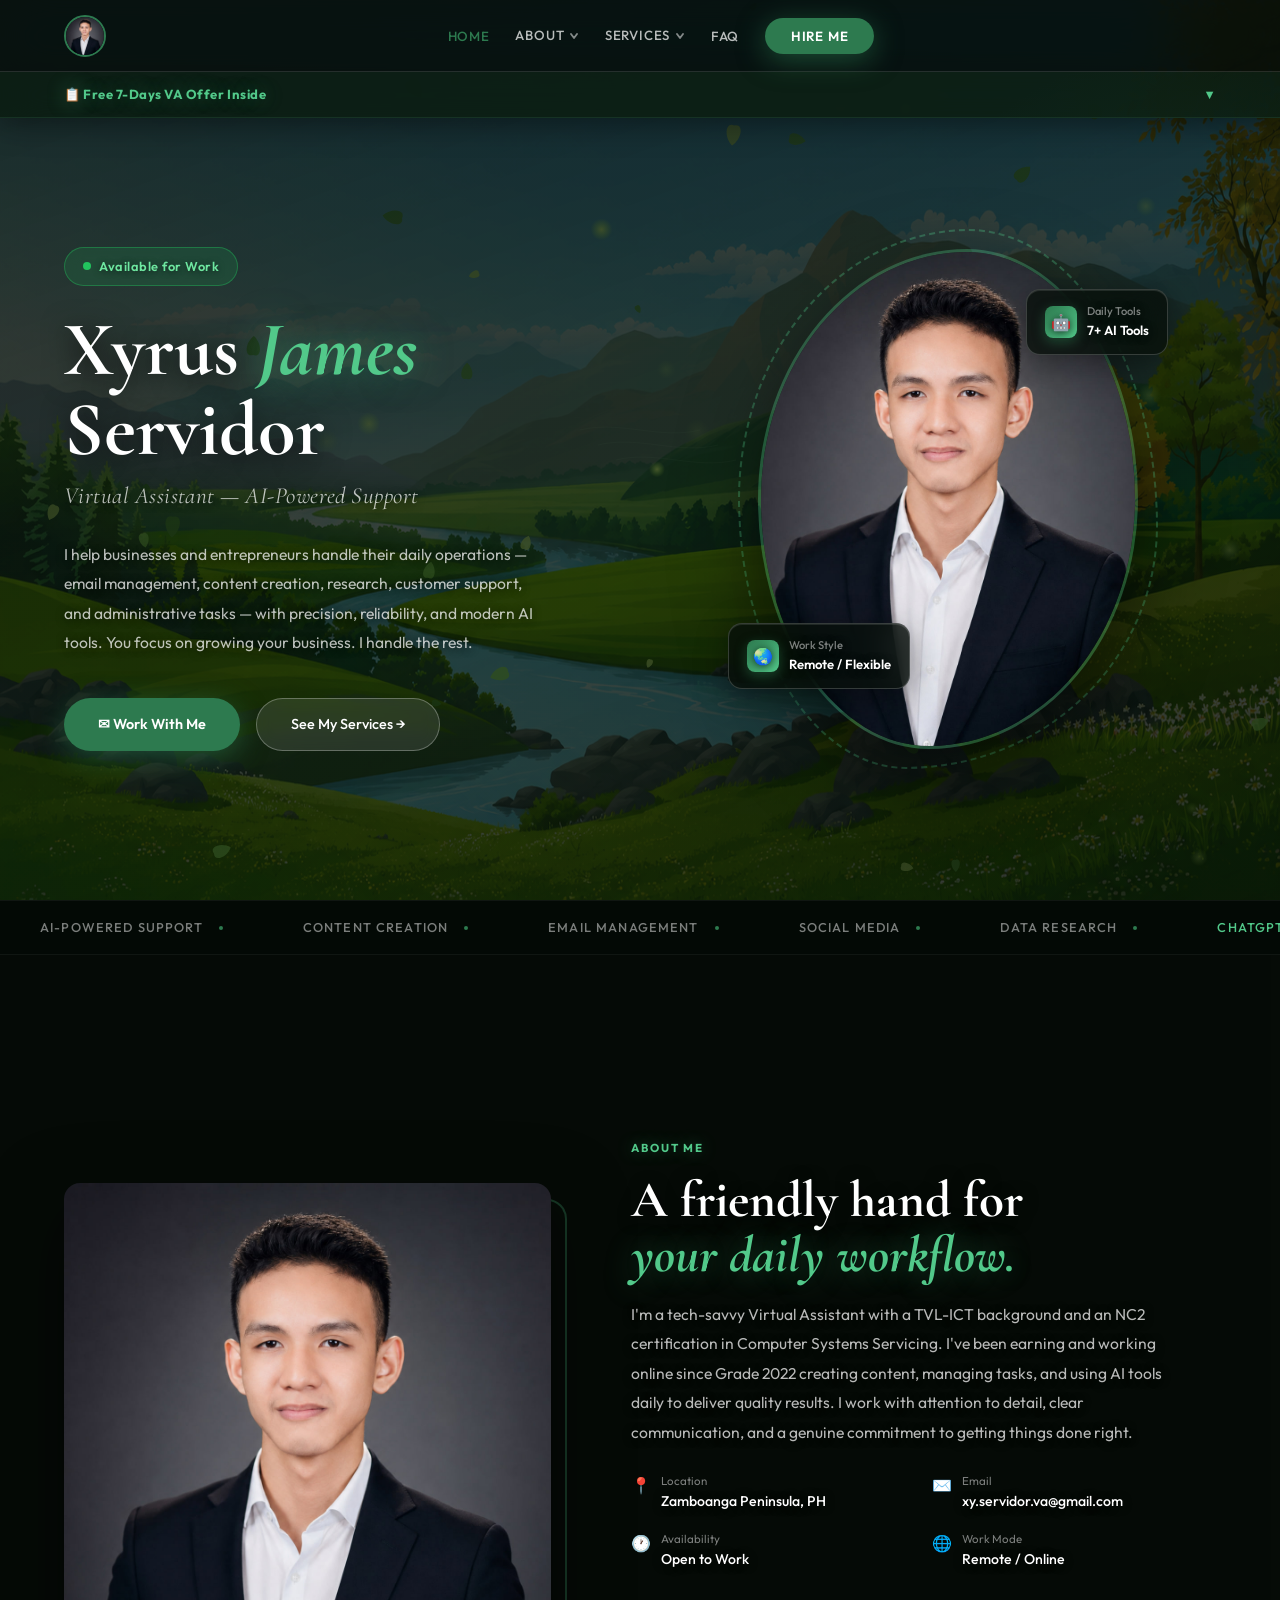
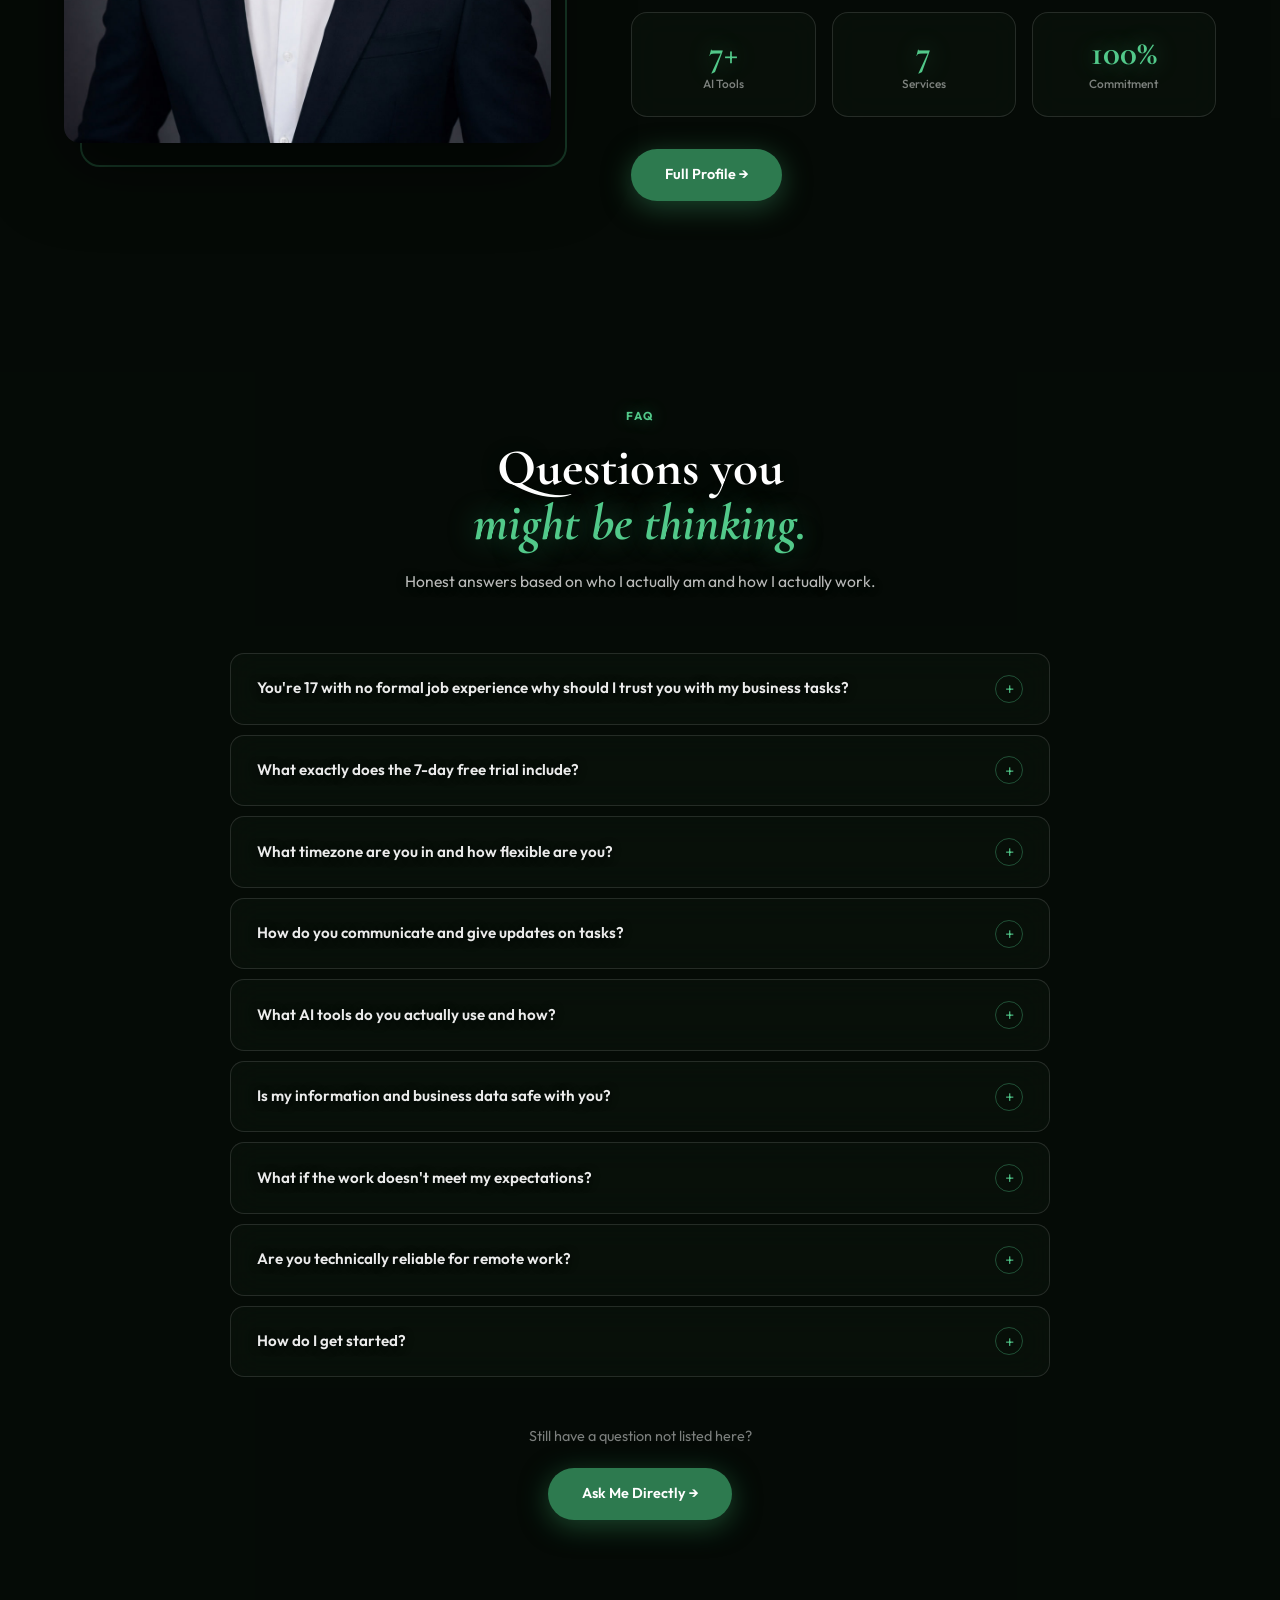
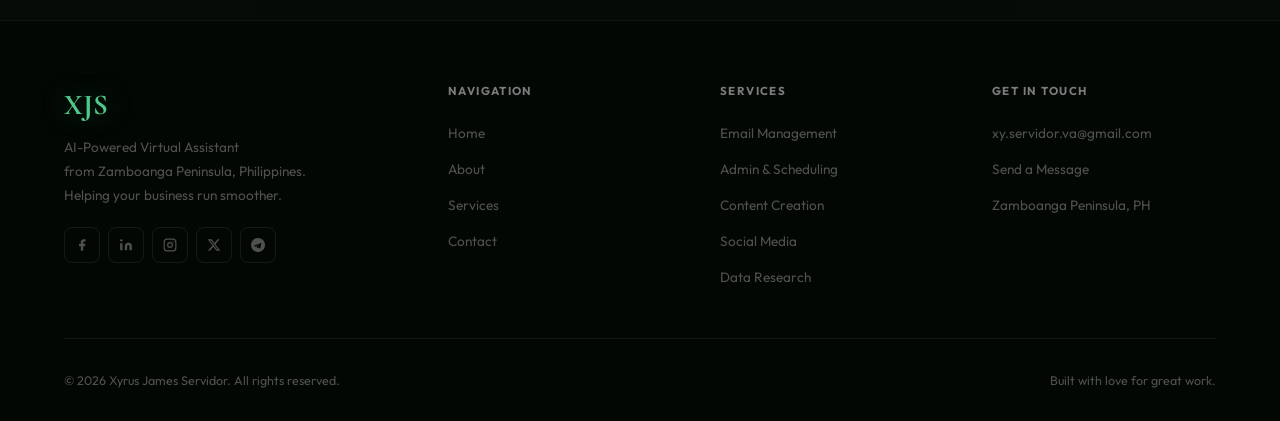
==== commit 2b937b6c: "Update Index.html" ====
--- a/Index.html
+++ b/Index.html
@@ -140,12 +140,12 @@
   <div class="hero-left reveal">
     <div class="available-pill">Available for Work</div>
     <h1 class="hero-name">Xyrus <em>James</em><br>Servidor</h1>
-    <p class="hero-subtitle">AI-Powered Virtual Assistant</p>
+    <p class="hero-subtitle">Virtual Assistant — AI-Powered Support</p>
     <p class="hero-desc">
-      Hi, I'm Xyrus a 17-year-old Virtual Assistant from Zamboanga Peninsula,
-      Philippines. I've been working online since age 13, building real skills in
-      content creation, research, and AI-powered workflows. I help international
-      clients stay organized, handle daily tasks, and work smarter using modern tools.
+      I help businesses and entrepreneurs handle their daily operations —
+      email management, content creation, research, customer support, and
+      administrative tasks — with precision, reliability, and modern AI tools.
+      You focus on growing your business. I handle the rest.
     </p>
     <div class="hero-btns">
       <a href="contact.html" class="btn-primary">✉ Work With Me</a>
@@ -157,20 +157,20 @@
       <div class="spin-ring"></div>
       <div class="photo-frame">
         <img src="xyrusprof.jpg" alt="Xyrus James Servidor"
-             onerror="this.style.background='linear-gradient(135deg,#f0e8dc,#d4c4b0)'">
+             onerror="this.style.background='linear-gradient(135deg,#1d5435,#2d7a4f)'">
       </div>
       <div class="float-card">
         <div class="float-card-icon">🤖</div>
         <div>
-          <div style="font-size:.7rem;color:var(--text-muted);font-weight:500">Tools Mastered</div>
+          <div style="font-size:.7rem;color:var(--text-muted);font-weight:500">Daily Tools</div>
           <div>7+ AI Tools</div>
         </div>
       </div>
       <div class="float-card">
         <div class="float-card-icon">🌏</div>
         <div>
-          <div style="font-size:.7rem;color:var(--text-muted);font-weight:500">Working Style</div>
-          <div>Remote Friendly</div>
+          <div style="font-size:.7rem;color:var(--text-muted);font-weight:500">Work Style</div>
+          <div>Remote / Flexible</div>
         </div>
       </div>
     </div>
@@ -404,4 +404,4 @@
 
 <script src="js.js"></script>
 </body>
-</html>+</html>
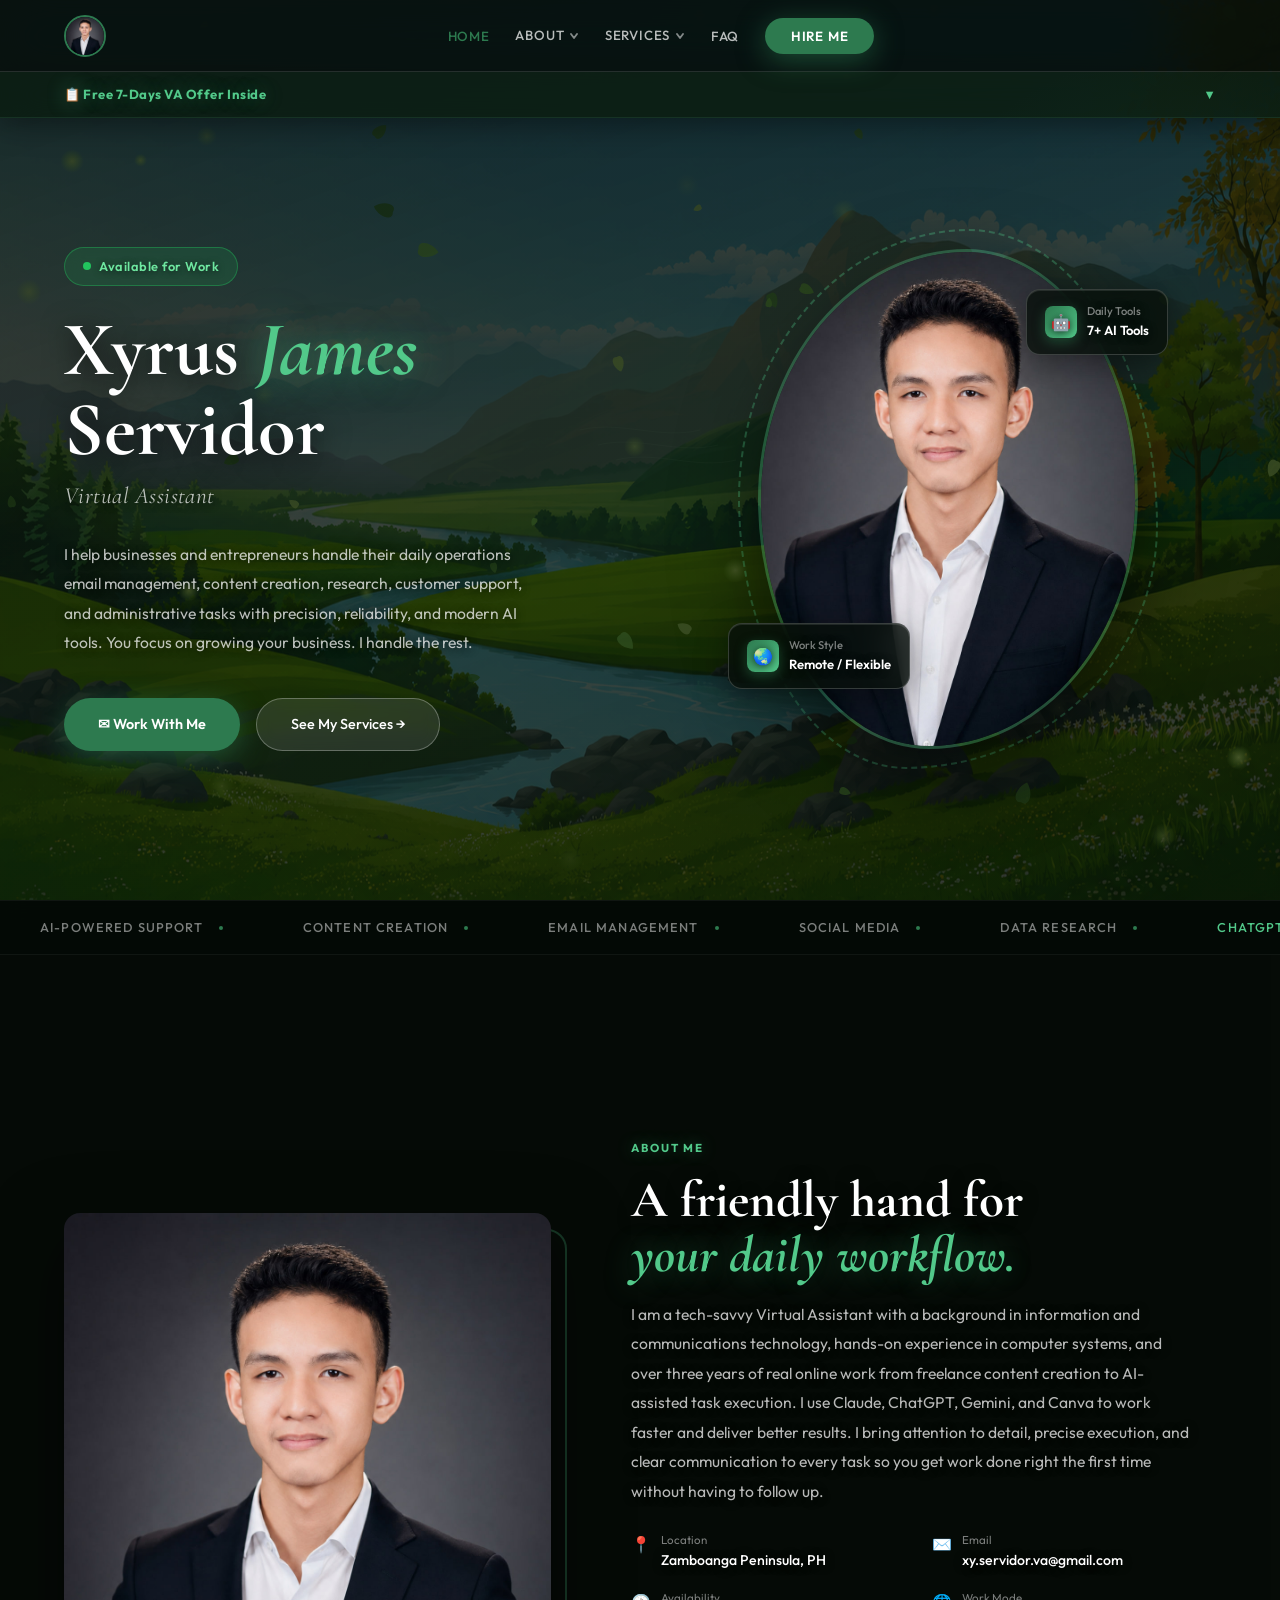
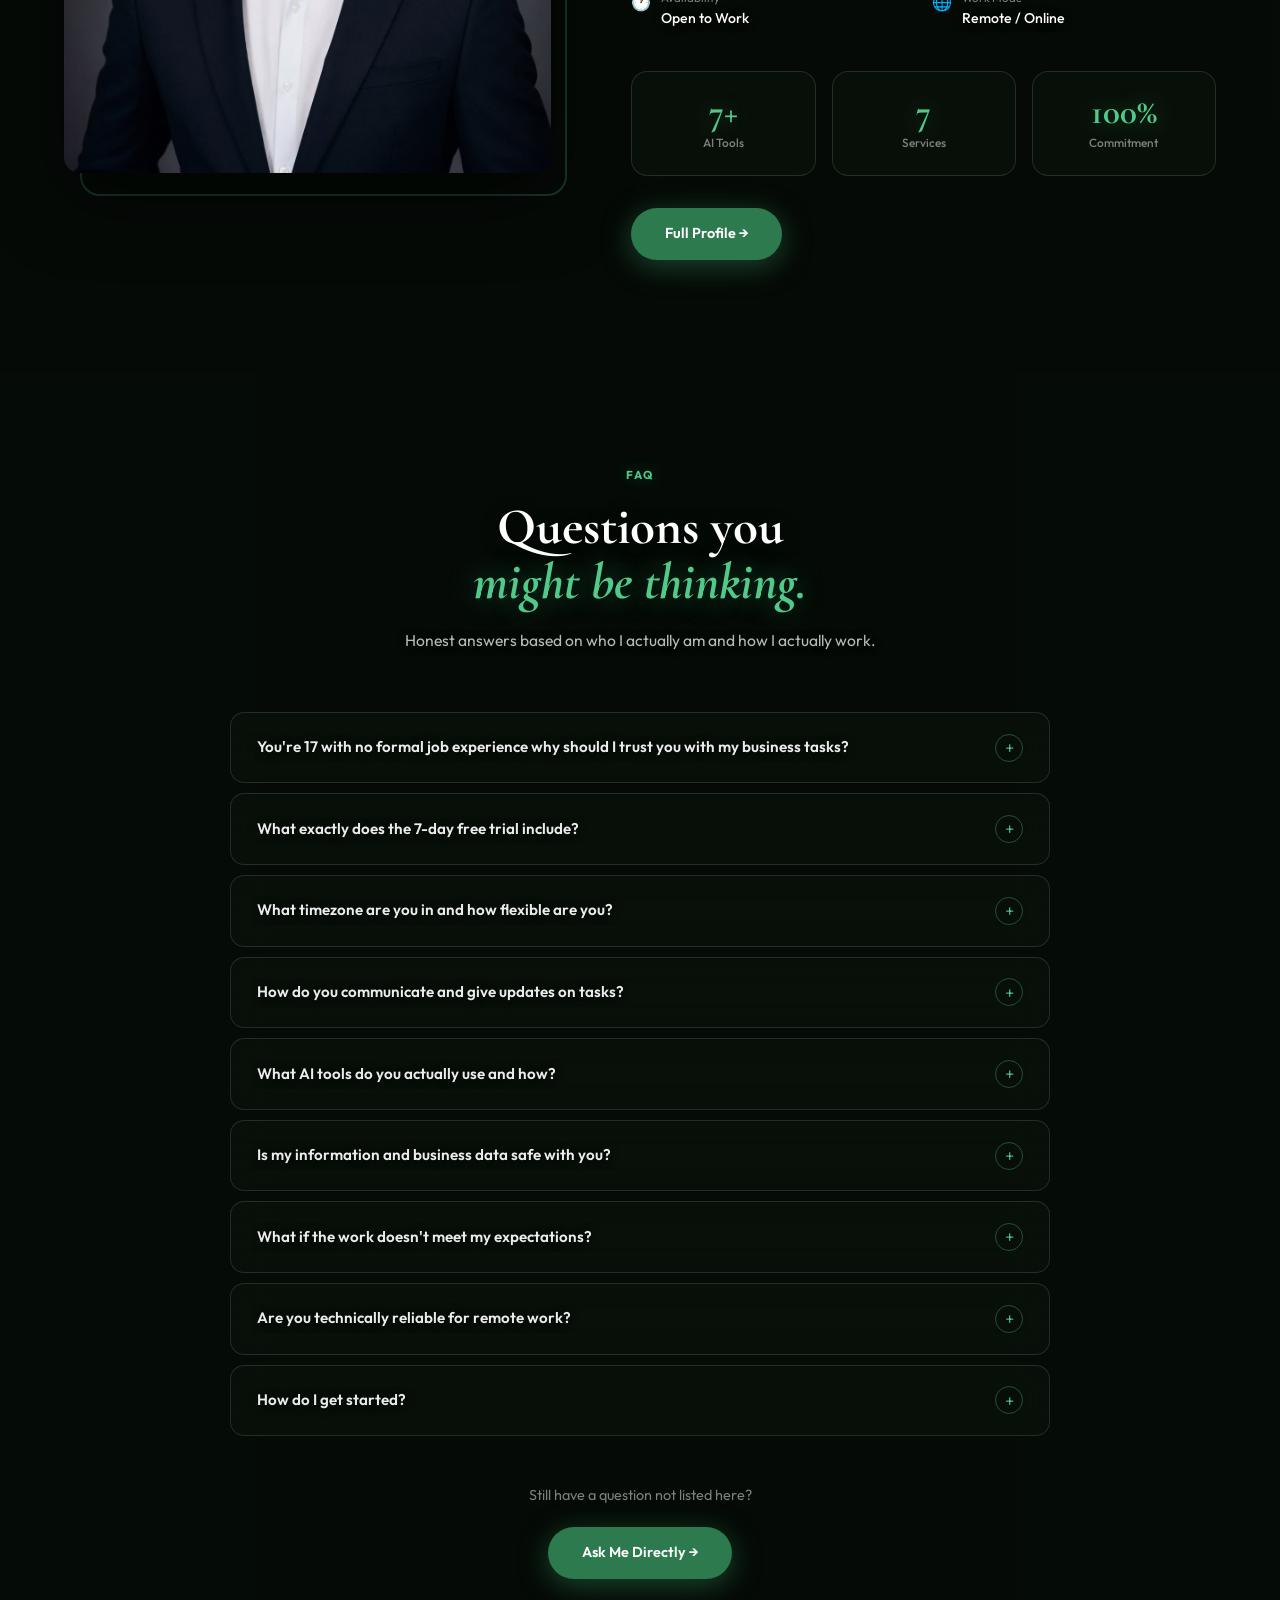
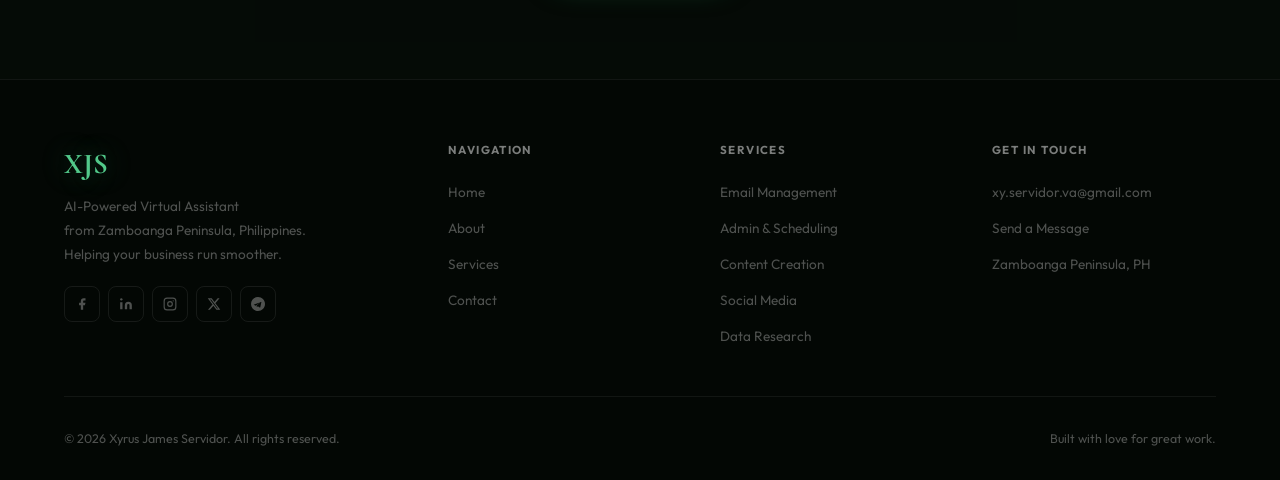
==== commit 5b4fc6b2: "Update Index.html" ====
--- a/Index.html
+++ b/Index.html
@@ -140,11 +140,11 @@
   <div class="hero-left reveal">
     <div class="available-pill">Available for Work</div>
     <h1 class="hero-name">Xyrus <em>James</em><br>Servidor</h1>
-    <p class="hero-subtitle">Virtual Assistant — AI-Powered Support</p>
+    <p class="hero-subtitle">Virtual Assistant</p>
     <p class="hero-desc">
-      I help businesses and entrepreneurs handle their daily operations —
+      I help businesses and entrepreneurs handle their daily operations
       email management, content creation, research, customer support, and
-      administrative tasks — with precision, reliability, and modern AI tools.
+      administrative tasks with precision, reliability, and modern AI tools.
       You focus on growing your business. I handle the rest.
     </p>
     <div class="hero-btns">
@@ -218,11 +218,11 @@
       <div class="section-tag">About Me</div>
       <h2 class="section-title">A friendly hand for<br><em>your daily workflow.</em></h2>
       <p class="section-desc" style="margin-bottom:1.5rem">
-        I'm a tech-savvy Virtual Assistant with a TVL-ICT background and an NC2
-        certification in Computer Systems Servicing. I've been earning and working
-        online since Grade 2022 creating content, managing tasks, and using AI tools
-        daily to deliver quality results. I work with attention to detail, clear
-        communication, and a genuine commitment to getting things done right.
+        I am a tech-savvy Virtual Assistant with a background in information and communications technology, 
+        hands-on experience in computer systems, and over three years of real online work from freelance content creation to 
+        AI-assisted task execution. I use Claude, ChatGPT, Gemini, and Canva to work faster and deliver better results. 
+        I bring attention to detail, precise execution, and clear communication to every task so you get work done right the 
+        first time without having to follow up.
       </p>
       <div class="about-details">
         <div class="detail-item">
